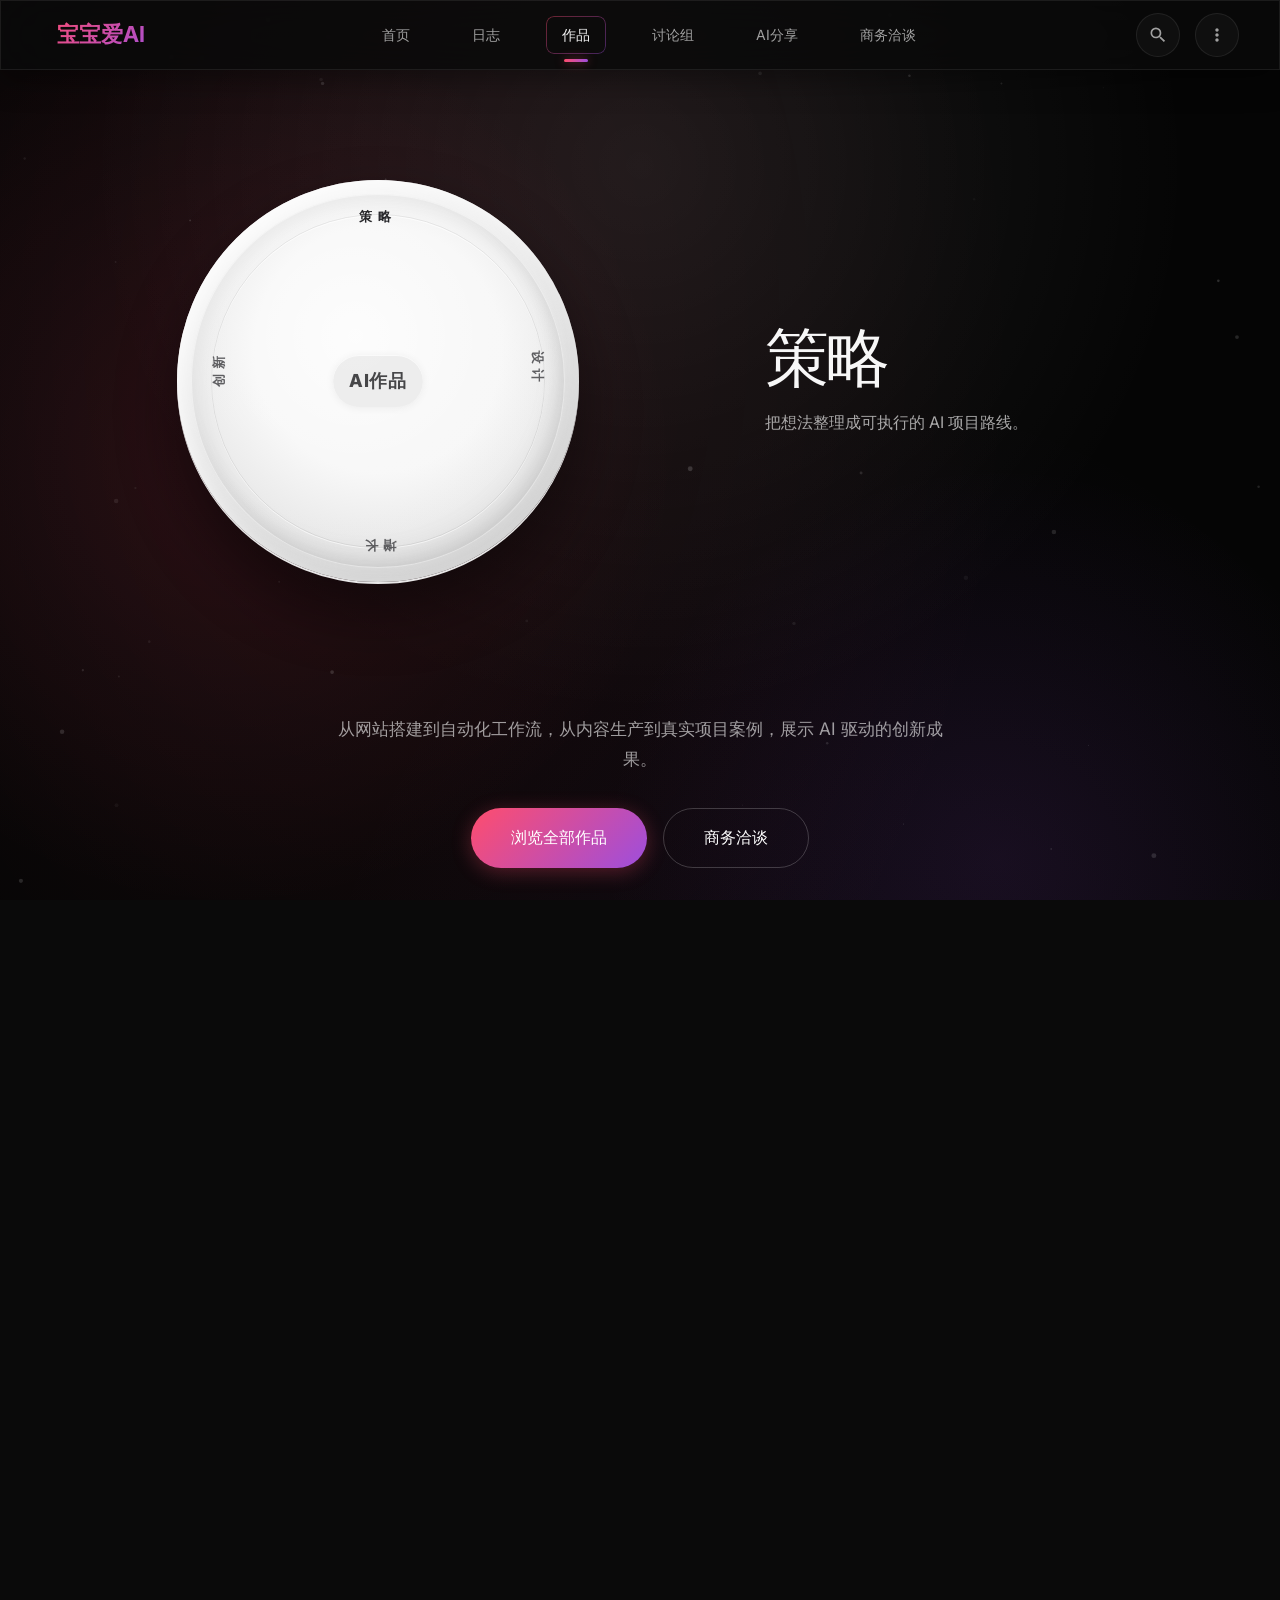
==== works.html @ 2fda781f "deploy: update bbloveai website" ====
<!DOCTYPE html>
<html lang="zh-CN">
<head>
  <meta charset="UTF-8">
  <meta name="viewport" content="width=device-width, initial-scale=1.0">
  <title>AI作品展示 - 宝宝爱AI</title>
  <meta name="description" content="展示网站、自动化、内容生产和真实项目案例">
  <link rel="stylesheet" href="css/style.css">
</head>
<body class="works-page">
  <nav class="nav-bar glass-nav">
    <a href="index.html" class="nav-logo">宝宝爱AI</a>
    <div class="nav-menu">
      <a href="index.html" class="nav-item">首页</a>
      <a href="logs.html" class="nav-item">日志</a>
      <a href="works.html" class="nav-item active">作品</a>
      <a href="bbs.html" class="nav-item">讨论组</a>
      <a href="share.html" class="nav-item">AI分享</a>
      <a href="business.html" class="nav-item">商务洽谈</a>
    </div>
    <div class="nav-right">
      <button class="nav-btn search-btn">
        <svg viewBox="0 0 24 24">
          <path d="M15.5 14h-.79l-.28-.27A6.47 6.47 0 0 0 16 9.5 6.5 6.5 0 1 0 9.5 16c1.61 0 3.09-.59 4.23-1.57l.27.28v.79l5 4.99L20.49 19l-4.99-5zm-6 0C7.01 14 5 11.99 5 9.5S7.01 5 9.5 5 14 7.01 14 9.5 11.99 14 9.5 14z"/>
        </svg>
      </button>
      <button class="nav-btn more-btn">
        <svg viewBox="0 0 24 24">
          <path d="M12 8c1.1 0 2-.9 2-2s-.9-2-2-2-2 .9-2 2 .9 2 2 2zm0 2c-1.1 0-2 .9-2 2s.9 2 2 2 2-.9 2-2-.9-2-2-2zm0 6c-1.1 0-2 .9-2 2s.9 2 2 2 2-.9 2-2-.9-2-2-2z"/>
        </svg>
      </button>
      <button class="nav-btn mobile-menu-btn">
        <svg viewBox="0 0 24 24">
          <path d="M3 18h18v-2H3v2zm0-5h18v-2H3v2zm0-7v2h18V6H3z"/>
        </svg>
      </button>
    </div>
  </nav>

  <div class="ai-generator-hero">
    <div class="hero-content works-hero-content">
      <section class="works-reveal-shell" aria-label="作品分类圆形揭示">
        <div class="circular-reveal-heading" data-active="0">
          <div class="reveal-preview" aria-hidden="true">
            <img class="reveal-art active" src="img/reveal-strategy.jpg" alt="">
            <img class="reveal-art" src="img/reveal-design.jpg" alt="">
            <img class="reveal-art" src="img/reveal-growth.jpg" alt="">
            <img class="reveal-art" src="img/reveal-innovation.jpg" alt="">
            <div class="reveal-center">
              <div class="reveal-center-text">AI作品</div>
            </div>
            <div class="reveal-preview-ring"></div>
          </div>

          <div class="reveal-items">
            <button class="reveal-item active" type="button" data-index="0" data-title="策略" data-subtitle="把想法整理成可执行的 AI 项目路线。">
              <span class="reveal-item-text">策略</span>
            </button>
            <button class="reveal-item" type="button" data-index="1" data-title="设计" data-subtitle="把页面、图片和内容包装成高级视觉作品。">
              <span class="reveal-item-text">设计</span>
            </button>
            <button class="reveal-item" type="button" data-index="2" data-title="增长" data-subtitle="用自动化流程扩大内容、工具和项目影响力。">
              <span class="reveal-item-text">增长</span>
            </button>
            <button class="reveal-item" type="button" data-index="3" data-title="创新" data-subtitle="持续尝试新的 AI 工作方式和作品形态。">
              <span class="reveal-item-text">创新</span>
            </button>
          </div>
        </div>

        <div class="reveal-copy">
          <h1 id="revealTitle">策略</h1>
          <p id="revealSubtitle">把想法整理成可执行的 AI 项目路线。</p>
        </div>
      </section>

      <p class="hero-description">从网站搭建到自动化工作流，从内容生产到真实项目案例，展示 AI 驱动的创新成果。</p>
      <div class="hero-cta">
        <a class="cta-primary" href="#worksGallery">浏览全部作品</a>
        <a class="cta-secondary" href="business.html">商务洽谈</a>
      </div>
    </div>

    <div class="image-carousel" id="worksGallery">
      <div class="carousel-track" id="carouselTrack">
        <div class="carousel-card selected" data-index="0" data-title="宝宝爱AI门户" data-category="网站搭建">
          <div class="card-image-wrapper">
            <div class="card-visual visual-portal" role="img" aria-label="宝宝爱AI门户"></div>
            <div class="card-overlay"></div>
            <div class="card-selected-ring"></div>
          </div>
          <div class="card-info">
            <div class="card-title">宝宝爱AI门户</div>
            <div class="card-category">网站搭建</div>
          </div>
        </div>

        <div class="carousel-card" data-index="1" data-title="AI内容自动化" data-category="自动化脚本">
          <div class="card-image-wrapper">
            <div class="card-visual visual-automation" role="img" aria-label="AI内容自动化"></div>
            <div class="card-overlay"></div>
            <div class="card-selected-ring"></div>
          </div>
          <div class="card-info">
            <div class="card-title">AI内容自动化</div>
            <div class="card-category">自动化脚本</div>
          </div>
        </div>

        <div class="carousel-card" data-index="2" data-title="AI图片作品集" data-category="内容生产">
          <div class="card-image-wrapper">
            <div class="card-visual visual-content" role="img" aria-label="AI图片作品集"></div>
            <div class="card-overlay"></div>
            <div class="card-selected-ring"></div>
          </div>
          <div class="card-info">
            <div class="card-title">AI图片作品集</div>
            <div class="card-category">内容生产</div>
          </div>
        </div>

        <div class="carousel-card" data-index="3" data-title="AI视频创作" data-category="视频生成">
          <div class="card-image-wrapper">
            <div class="card-visual visual-video" role="img" aria-label="AI视频创作"></div>
            <div class="card-overlay"></div>
            <div class="card-selected-ring"></div>
          </div>
          <div class="card-info">
            <div class="card-title">AI视频创作</div>
            <div class="card-category">视频生成</div>
          </div>
        </div>

        <div class="carousel-card" data-index="4" data-title="提示词库" data-category="知识整理">
          <div class="card-image-wrapper">
            <div class="card-visual visual-prompt" role="img" aria-label="提示词库"></div>
            <div class="card-overlay"></div>
            <div class="card-selected-ring"></div>
          </div>
          <div class="card-info">
            <div class="card-title">提示词库</div>
            <div class="card-category">知识整理</div>
          </div>
        </div>

        <div class="carousel-card" data-index="5" data-title="AI工具箱" data-category="工具集成">
          <div class="card-image-wrapper">
            <div class="card-visual visual-tools" role="img" aria-label="AI工具箱"></div>
            <div class="card-overlay"></div>
            <div class="card-selected-ring"></div>
          </div>
          <div class="card-info">
            <div class="card-title">AI工具箱</div>
            <div class="card-category">工具集成</div>
          </div>
        </div>
      </div>

      <button class="carousel-prev" id="carouselPrev">
        <svg viewBox="0 0 24 24"><path d="M15.41 7.41L14 6l-6 6 6 6 1.41-1.41L10.83 12z"/></svg>
      </button>
      <button class="carousel-next" id="carouselNext">
        <svg viewBox="0 0 24 24"><path d="M10 6L8.59 7.41 13.17 12l-4.58 4.59L10 18l6-6z"/></svg>
      </button>
    </div>

    <div class="hero-features">
      <div class="feature-card">
        <div class="feature-icon">
          <svg viewBox="0 0 24 24"><path d="M12 2C6.48 2 2 6.48 2 12s4.48 10 10 10 10-4.48 10-10S17.52 2 12 2zm-2 15l-5-5 1.41-1.41L10 14.17l7.59-7.59L19 8l-9 9z"/></svg>
        </div>
        <div class="feature-title">高质量成果</div>
        <div class="feature-description">专业级别的AI生成作品，精心打磨每一个细节</div>
      </div>
      <div class="feature-card">
        <div class="feature-icon">
          <svg viewBox="0 0 24 24"><path d="M12 2C6.48 2 2 6.48 2 12s4.48 10 10 10 10-4.48 10-10S17.52 2 12 2zm-2 15l-5-5 1.41-1.41L10 14.17l7.59-7.59L19 8l-9 9z"/></svg>
        </div>
        <div class="feature-title">快速交付</div>
        <div class="feature-description">高效的AI工作流，快速将创意转化为实际成果</div>
      </div>
      <div class="feature-card">
        <div class="feature-icon">
          <svg viewBox="0 0 24 24"><path d="M12 2C6.48 2 2 6.48 2 12s4.48 10 10 10 10-4.48 10-10S17.52 2 12 2zm-2 15l-5-5 1.41-1.41L10 14.17l7.59-7.59L19 8l-9 9z"/></svg>
        </div>
        <div class="feature-title">多样风格</div>
        <div class="feature-description">支持多种创作风格，满足不同场景需求</div>
      </div>
    </div>
  </div>

  <div class="more-menu">
    <a href="tools.html" class="more-menu-item">
      <svg viewBox="0 0 24 24"><path d="M19.43 12.98c.04-.32.07-.64.07-.98s-.03-.66-.07-.98l2.11-1.65c.19-.15.24-.42.12-.64l-2-3.46c-.12-.22-.37-.3-.59-.22l-2.49 1c-.52-.39-1.08-.7-1.66-.94l-.38-2.65c-.03-.24-.24-.42-.48-.42h-4c-.24 0-.45.18-.48.42l-.38 2.65c-.58.24-1.14.55-1.66.94l-2.49-1c-.22-.08-.47 0-.59.22l-2 3.46c-.12.22-.07.49.12.64l2.11 1.65c-.04.32-.07.64-.07.98s.03.66.07.98l-2.11 1.65c-.19.15-.24.42-.12.64l2 3.46c.12.22.37.3.59.22l2.49-1c.52.39 1.08.7 1.66.94l.38 2.65c.03.24.24.42.48.42h4c.24 0 .45-.18.48-.42l.38-2.65c.58-.24 1.14-.55 1.66-.94l2.49 1c.22.08.47 0 .59-.22l2-3.46c.12-.22.07-.49-.12-.64l-2.11-1.65zM12 15.6c-1.98 0-3.6-1.62-3.6-3.6s1.62-3.6 3.6-3.6 3.6 1.62 3.6 3.6-1.62 3.6-3.6 3.6z"/></svg>
      <span>AI工具箱</span>
    </a>
    <a href="go.html" class="more-menu-item">
      <svg viewBox="0 0 24 24"><path d="M10 6v2h2V6h2v6h2V6h2v10H10V6zm-8 0v10h2V6H2zm0 12h16v2H2v-2z"/></svg>
      <span>外部入口</span>
    </a>
    <a href="about.html" class="more-menu-item">
      <svg viewBox="0 0 24 24"><path d="M12 12c2.21 0 4-1.79 4-4s-1.79-4-4-4-4 1.79-4 4 1.79 4 4 4zm0 2c-2.67 0-8 1.34-8 4v2h16v-2c0-2.66-5.33-4-8-4z"/></svg>
      <span>关于宝宝爱AI</span>
    </a>
  </div>

  <div class="mobile-nav-overlay">
    <div class="mobile-nav-close">
      <svg viewBox="0 0 24 24">
        <path d="M19 6.41L17.59 5 12 10.59 6.41 5 5 6.41 10.59 12 5 17.59 6.41 19 12 13.41 17.59 19 19 17.59 13.41 12z"/>
      </svg>
    </div>
    <a href="index.html" class="mobile-nav-item">首页</a>
    <a href="logs.html" class="mobile-nav-item">日志</a>
    <a href="works.html" class="mobile-nav-item active">作品</a>
    <a href="bbs.html" class="mobile-nav-item">讨论组</a>
    <a href="share.html" class="mobile-nav-item">AI分享</a>
    <a href="business.html" class="mobile-nav-item">商务洽谈</a>
    <a href="tools.html" class="mobile-nav-item">AI工具箱</a>
    <a href="go.html" class="mobile-nav-item">外部入口</a>
    <a href="about.html" class="mobile-nav-item">关于宝宝爱AI</a>
  </div>

  <div class="search-overlay">
    <div class="search-input-wrapper">
      <input type="text" class="search-input" placeholder="搜索 AI 内容、作品、提示词...">
      <div class="search-close">
        <svg viewBox="0 0 24 24">
          <path d="M19 6.41L17.59 5 12 10.59 6.41 5 5 6.41 10.59 12 5 17.59 6.41 19 12 13.41 17.59 19 19 17.59 13.41 12z"/>
        </svg>
      </div>
    </div>
    <div class="search-suggestions">
      <div class="search-suggestions-title">热门搜索</div>
      <div class="search-tags">
        <span class="search-tag">提示词</span>
        <span class="search-tag">AI图片</span>
        <span class="search-tag">AI视频</span>
        <span class="search-tag">网站搭建</span>
        <span class="search-tag">自动化</span>
        <span class="search-tag">作品案例</span>
        <span class="search-tag">商务合作</span>
      </div>
    </div>
    <div class="search-links">
      <a href="logs.html" class="search-link-item">
        <svg viewBox="0 0 24 24"><path d="M19 3h-1V1h-2v2H8V1H6v2H5c-1.11 0-1.99.9-1.99 2L3 19c0 1.1.89 2 2 2h14c1.1 0 2-.9 2-2V5c0-1.1-.9-2-2-2zm0 16H5V8h14v11zM9 10H7v2h2v-2zm4 0h-2v2h2v-2zm4 0h-2v2h2v-2zm-8 4H7v2h2v-2zm4 0h-2v2h2v-2zm4 0h-2v2h2v-2z"/></svg>
        <span>日志</span>
      </a>
      <a href="works.html" class="search-link-item">
        <svg viewBox="0 0 24 24"><path d="M21 19V5c0-1.1-.9-2-2-2H5c-1.1 0-2 .9-2 2v14c0 1.1.9 2 2 2h14c1.1 0 2-.9 2-2zM8.5 13.5l2.5 3.01L14.5 12l4.5 6H5l3.5-4.5z"/></svg>
        <span>作品</span>
      </a>
      <a href="share.html" class="search-link-item">
        <svg viewBox="0 0 24 24"><path d="M18 16.08c-.76 0-1.44.3-1.96.77L8.91 12.7c.05-.23.09-.46.09-.7s-.04-.47-.09-.7l7.05-4.11c.54.5 1.25.81 2.04.81 1.66 0 3-1.34 3-3s-1.34-3-3-3-3 1.34-3 3c0 .24.04.47.09.7L8.04 9.81C7.5 9.31 6.79 9 6 9c-1.66 0-3 1.34-3 3s1.34 3 3 3c.79 0 1.5-.31 2.04-.81l7.12 4.16c-.05.21-.08.43-.08.65 0 1.61 1.31 2.92 2.92 2.92s2.92-1.31 2.92-2.92-1.31-2.92-2.92-2.92z"/></svg>
        <span>AI分享</span>
      </a>
    </div>
  </div>

  <footer class="footer">
    <div class="footer-text">© 2026 宝宝爱AI · 持续更新的 AI 工作门户</div>
    <div class="footer-links">
      <a href="about.html" class="footer-link">关于</a>
      <a href="business.html" class="footer-link">商务合作</a>
    </div>
  </footer>

  <script src="js/main.js"></script>
</body>
</html>
---- css/style.css ----
@import url("https://fonts.googleapis.com/css2?family=Inter:wght@300;400;500;600;700&family=Playfair+Display:wght@400;500;600&display=swap");

:root {
  --bg-primary: #0a0a0a;
  --bg-secondary: #121212;
  --bg-card: rgba(255, 255, 255, 0.03);
  --text-primary: #f5f5f5;
  --text-secondary: #a0a0a0;
  --text-muted: #666666;
  --accent-rose: #ff4d6d;
  --accent-purple: #9d4edd;
  --accent-silver: #c0c0c0;
  --glass-bg: rgba(255, 255, 255, 0.05);
  --glass-border: rgba(255, 255, 255, 0.1);
  --glass-blur: 20px;
  --transition-fast: 0.3s ease;
  --transition-medium: 0.5s ease;
}

* {
  margin: 0;
  padding: 0;
  box-sizing: border-box;
  font-family: "Inter", sans-serif;
}

.font-playfair {
  font-family: "Playfair Display", serif;
}

html, body {
  width: 100%;
  height: 100%;
  overflow-x: hidden;
}

body {
  background-color: var(--bg-primary);
  color: var(--text-primary);
  line-height: 1.6;
  -webkit-font-smoothing: antialiased;
  -moz-osx-font-smoothing: grayscale;
}

a {
  text-decoration: none;
  color: inherit;
  transition: color var(--transition-fast);
}

a:hover {
  color: var(--accent-rose);
}

::-webkit-scrollbar {
  width: 6px;
  height: 6px;
}

::-webkit-scrollbar-track {
  background: var(--bg-secondary);
}

::-webkit-scrollbar-thumb {
  background: rgba(255, 255, 255, 0.15);
  border-radius: 3px;
}

::-webkit-scrollbar-thumb:hover {
  background: rgba(255, 255, 255, 0.25);
}

.glass {
  background: var(--glass-bg);
  backdrop-filter: blur(var(--glass-blur));
  -webkit-backdrop-filter: blur(var(--glass-blur));
  border: 1px solid var(--glass-border);
}

.glass-nav {
  background: rgba(10, 10, 10, 0.85);
  backdrop-filter: blur(30px);
  -webkit-backdrop-filter: blur(30px);
  border: 1px solid rgba(255, 255, 255, 0.08);
  box-shadow: 0 8px 32px rgba(0, 0, 0, 0.4);
  position: relative;
  overflow: visible;
}

.glass-nav::before {
  display: none;
}

@keyframes borderRotate {
  0% {
    background-position: 0% 50%;
  }
  50% {
    background-position: 100% 50%;
  }
  100% {
    background-position: 0% 50%;
  }
}

.btn-primary {
  display: inline-flex;
  align-items: center;
  justify-content: center;
  padding: 12px 32px;
  background: linear-gradient(135deg, var(--accent-rose), var(--accent-purple));
  color: white;
  border: none;
  border-radius: 50px;
  font-size: 14px;
  font-weight: 500;
  cursor: pointer;
  transition: all var(--transition-fast);
  box-shadow: 0 4px 15px rgba(255, 77, 109, 0.3);
}

.btn-primary:hover {
  transform: translateY(-2px);
  box-shadow: 0 6px 20px rgba(255, 77, 109, 0.4);
}

.btn-secondary {
  display: inline-flex;
  align-items: center;
  justify-content: center;
  padding: 12px 32px;
  background: transparent;
  color: var(--text-primary);
  border: 1px solid var(--glass-border);
  border-radius: 50px;
  font-size: 14px;
  font-weight: 500;
  cursor: pointer;
  transition: all var(--transition-fast);
}

.btn-secondary:hover {
  background: rgba(255, 255, 255, 0.05);
  border-color: rgba(255, 255, 255, 0.2);
}

.nav-bar {
  position: fixed;
  top: 0;
  left: 0;
  right: 0;
  z-index: 9999;
  padding: 0 40px;
  height: 70px;
  display: flex;
  align-items: center;
  justify-content: space-between;
}

.nav-logo {
  font-size: 22px;
  font-weight: 700;
  background: linear-gradient(135deg, var(--accent-rose), var(--accent-purple));
  -webkit-background-clip: text;
  -webkit-text-fill-color: transparent;
  background-clip: text;
  position: relative;
  padding: 8px 16px;
  border-radius: 8px;
  transition: all 0.3s ease;
}

.nav-logo:hover {
  filter: drop-shadow(0 0 10px rgba(255, 77, 109, 0.5));
  transform: scale(1.02);
}

.nav-menu {
  display: flex;
  align-items: center;
  gap: 30px;
}

.nav-item {
  font-size: 14px;
  font-weight: 400;
  color: var(--text-secondary);
  position: relative;
  padding: 8px 16px;
  border-radius: 8px;
  transition: all 0.3s ease;
}

.nav-item:hover,
.nav-item.active {
  color: var(--text-primary);
}

.nav-item::before {
  content: '';
  position: absolute;
  inset: 0;
  border-radius: 8px;
  padding: 1px;
  background: linear-gradient(135deg, rgba(255, 77, 109, 0.4), rgba(157, 78, 221, 0.4));
  opacity: 0;
  transition: opacity 0.3s ease;
  -webkit-mask: 
    linear-gradient(#fff 0 0) content-box, 
    linear-gradient(#fff 0 0);
  mask: 
    linear-gradient(#fff 0 0) content-box, 
    linear-gradient(#fff 0 0);
  -webkit-mask-composite: xor;
  mask-composite: exclude;
}

.nav-item:hover::before,
.nav-item.active::before {
  opacity: 1;
}

.nav-item:hover {
  background: rgba(255, 255, 255, 0.05);
  box-shadow: 0 0 20px rgba(255, 77, 109, 0.2);
}

.nav-item.active::after {
  content: '';
  position: absolute;
  bottom: -8px;
  left: 50%;
  transform: translateX(-50%);
  width: 40%;
  height: 3px;
  background: linear-gradient(90deg, var(--accent-rose), var(--accent-purple));
  border-radius: 3px;
  box-shadow: 0 0 10px rgba(255, 77, 109, 0.5);
}

.nav-item-wrapper {
  position: relative;
}

.nav-item-wrapper.has-dropdown:hover .nav-item {
  color: var(--text-primary);
  background: rgba(255, 255, 255, 0.05);
}

.nav-item-wrapper.has-dropdown:hover .nav-item::before {
  opacity: 1;
}

.nav-item-wrapper.has-dropdown .nav-dropdown {
  opacity: 0;
  visibility: hidden;
  transform: translateY(8px);
  transition: all 0.25s cubic-bezier(0.16, 1, 0.3, 1);
}

.nav-item-wrapper.has-dropdown:hover .nav-dropdown {
  opacity: 1;
  visibility: visible;
  transform: translateY(0);
}

.nav-dropdown {
  position: absolute;
  top: calc(100% + 8px);
  left: -20px;
  width: 420px;
  background: rgba(15, 15, 15, 0.95);
  backdrop-filter: blur(20px);
  -webkit-backdrop-filter: blur(20px);
  border: 1px solid rgba(255, 255, 255, 0.08);
  border-radius: 16px;
  padding: 0;
  z-index: 10000;
  box-shadow: 0 20px 40px rgba(0, 0, 0, 0.4);
}

.dropdown-section.main-section {
  background: linear-gradient(135deg, rgba(188, 143, 255, 0.1), rgba(79, 172, 254, 0.1));
  border-radius: 16px 16px 0 0;
  padding: 24px;
}

.dropdown-title {
  font-family: 'Playfair Display', serif;
  font-size: 22px;
  font-weight: 600;
  color: #fff;
  margin-bottom: 6px;
}

.dropdown-desc {
  font-size: 13px;
  color: rgba(255, 255, 255, 0.5);
  line-height: 1.5;
}

.dropdown-links {
  display: flex;
  flex-direction: column;
}

.dropdown-link {
  display: flex;
  flex-direction: column;
  padding: 14px 24px;
  transition: all 0.15s ease;
}

.dropdown-link:hover {
  background: rgba(255, 255, 255, 0.04);
}

.dropdown-link:first-child {
  padding-top: 16px;
}

.dropdown-link:last-child {
  padding-bottom: 16px;
  border-radius: 0 0 16px 16px;
}

.link-title {
  font-size: 14px;
  font-weight: 500;
  color: #fff;
  margin-bottom: 3px;
}

.link-desc {
  font-size: 12px;
  color: rgba(255, 255, 255, 0.5);
}

.nav-right {
  display: flex;
  align-items: center;
  gap: 15px;
}

.nav-btn {
  width: 44px;
  height: 44px;
  display: flex;
  align-items: center;
  justify-content: center;
  border-radius: 50%;
  background: rgba(255, 255, 255, 0.03);
  border: 1px solid rgba(255, 255, 255, 0.08);
  cursor: pointer;
  transition: all var(--transition-fast);
  position: relative;
  overflow: hidden;
}

.nav-btn::before {
  content: '';
  position: absolute;
  inset: 0;
  border-radius: 50%;
  padding: 1px;
  background: linear-gradient(135deg, rgba(255, 77, 109, 0.5), rgba(157, 78, 221, 0.5), rgba(79, 172, 254, 0.5));
  background-size: 200% 200%;
  opacity: 0;
  transition: opacity 0.3s ease;
  -webkit-mask: 
    linear-gradient(#fff 0 0) content-box, 
    linear-gradient(#fff 0 0);
  mask: 
    linear-gradient(#fff 0 0) content-box, 
    linear-gradient(#fff 0 0);
  -webkit-mask-composite: xor;
  mask-composite: exclude;
}

.nav-btn:hover {
  background: rgba(255, 255, 255, 0.08);
  box-shadow: 0 0 20px rgba(255, 77, 109, 0.25);
}

.nav-btn:hover::before {
  opacity: 1;
  animation: borderRotate 3s linear infinite;
}

.nav-btn svg {
  width: 20px;
  height: 20px;
  fill: var(--text-secondary);
  transition: all var(--transition-fast);
}

.nav-btn:hover svg {
  fill: var(--text-primary);
}

.mobile-menu-btn {
  display: none;
}

.hero-slider {
  position: relative;
  width: 100%;
  height: 100vh;
  overflow: hidden;
}

.slider-container {
  display: flex;
  width: 500%;
  height: 100%;
  transition: transform 0.6s cubic-bezier(0.16, 1, 0.3, 1);
}

.slide {
  position: relative;
  width: 20%;
  height: 100%;
}

.slide-base-image {
  position: absolute;
  inset: 0;
  background: center / cover no-repeat;
  z-index: 10;
}

.slide-reveal-layer {
  position: absolute;
  inset: 0;
  z-index: 30;
}

.reveal-canvas {
  position: absolute;
  inset: 0;
  pointer-events: none;
  display: none;
}

.slide-reveal-image {
  position: absolute;
  inset: 0;
  background: center / cover no-repeat;
  pointer-events: none;
}

.slide-content {
  position: absolute;
  top: 60%;
  left: 0;
  right: 0;
  z-index: 50;
  display: flex;
  flex-direction: column;
  align-items: center;
  text-align: center;
  padding: 0 20px;
  transform: translateY(-60%);
  gap: 15px;
}

.slide-content .shutter-text-container {
  margin: 0;
}

.slide-content .slide-cta {
  margin-top: 40px;
}

.gradient-dots-slide {
  position: relative;
  overflow: hidden;
}

.slide-black-bg {
  position: absolute;
  inset: 0;
  background: #000000;
  z-index: 1;
}

.gradient-dots-canvas {
  position: absolute;
  inset: 0;
  width: 100%;
  height: 100%;
  z-index: 40;
  pointer-events: none;
}

.vortex-canvas {
  position: absolute;
  inset: 0;
  width: 100%;
  height: 100%;
  z-index: 45;
  pointer-events: none;
  opacity: 0.6;
}

.wavy-canvas {
  position: absolute;
  inset: 0;
  width: 100%;
  height: 100%;
  z-index: 20;
  pointer-events: none;
  opacity: 0.7;
}

.shutter-text-container {
  display: flex;
  justify-content: center;
  overflow: hidden;
  perspective: 1000px;
}

.shutter-text {
  display: flex;
  font-family: 'Playfair Display', serif;
  font-size: 80px;
  font-weight: normal;
  font-style: normal;
  letter-spacing: 8px;
}

.shutter-text.subtitle {
  font-size: 32px;
  letter-spacing: 4px;
}

.shutter-char {
  display: inline-block;
  position: relative;
  color: #ffffff;
  text-shadow: 0 0 30px rgba(255, 77, 109, 0.5),
               0 0 60px rgba(157, 78, 221, 0.3);
  opacity: 0;
  transform: scaleY(0) translateY(-20px);
  transform-origin: top center;
  transition: all 0.6s cubic-bezier(0.16, 1, 0.3, 1);
}

.shutter-char.visible {
  opacity: 1;
  transform: scaleY(1) translateY(0);
}

.shutter-char::before,
.shutter-char::after {
  content: attr(data-char);
  position: absolute;
  top: 0;
  left: 0;
  width: 100%;
  height: 50%;
  overflow: hidden;
}

.shutter-char::before {
  color: rgba(255, 255, 255, 0.9);
  text-shadow: 0 0 30px rgba(255, 77, 109, 0.6),
               0 0 60px rgba(157, 78, 221, 0.4);
  transform-origin: bottom center;
  clip-path: inset(0 0 50% 0);
}

.shutter-char::after {
  color: rgba(255, 255, 255, 0.7);
  text-shadow: 0 0 20px rgba(157, 78, 221, 0.3);
  transform-origin: top center;
  clip-path: inset(50% 0 0 0);
}

.shutter-char.animating::before {
  animation: shutterTop 0.6s cubic-bezier(0.16, 1, 0.3, 1) forwards;
}

.shutter-char.animating::after {
  animation: shutterBottom 0.6s cubic-bezier(0.16, 1, 0.3, 1) forwards;
}

@keyframes shutterTop {
  0% {
    transform: scaleY(0);
    opacity: 0;
  }
  100% {
    transform: scaleY(1);
    opacity: 1;
  }
}

@keyframes shutterBottom {
  0% {
    transform: scaleY(0);
    opacity: 0;
  }
  100% {
    transform: scaleY(1);
    opacity: 1;
  }
}

.spatial-hero-container {
  position: absolute;
  inset: 0;
  z-index: 45;
  pointer-events: none;
}

.spatial-canvas {
  position: absolute;
  inset: 0;
  width: 100%;
  height: 100%;
}

.spatial-glass-bar {
  position: absolute;
  top: 45%;
  left: 50%;
  transform: translate(-50%, -45%);
  width: 60%;
  max-width: 600px;
  padding: 20px;
  background: rgba(255, 255, 255, 0.08);
  backdrop-filter: blur(20px);
  -webkit-backdrop-filter: blur(20px);
  border: 1px solid rgba(255, 255, 255, 0.12);
  border-radius: 24px;
  pointer-events: auto;
  box-shadow: 0 8px 32px rgba(0, 0, 0, 0.3),
              inset 0 1px 0 rgba(255, 255, 255, 0.1);
}

.spatial-glass-bar.search-in-content {
  position: static;
  transform: none;
  width: 100%;
  max-width: 500px;
  margin-top: 10px;
}

.spatial-search-input-wrapper {
  display: flex;
  flex-direction: column;
  gap: 15px;
}

.spatial-search-input-wrapper > div {
  display: flex;
  align-items: center;
  gap: 12px;
}

.spatial-search-icon {
  width: 20px;
  height: 20px;
  fill: rgba(255, 255, 255, 0.5);
  flex-shrink: 0;
}

.spatial-search-input {
  flex: 1;
  background: transparent;
  border: none;
  outline: none;
  color: white;
  font-size: 16px;
  padding: 8px 0;
}

.spatial-search-input::placeholder {
  color: rgba(255, 255, 255, 0.4);
}

.spatial-search-suggestions {
  display: flex;
  gap: 10px;
  flex-wrap: wrap;
}

.spatial-search-suggestions .search-tag {
  padding: 6px 14px;
  background: rgba(255, 255, 255, 0.06);
  border: 1px solid rgba(255, 255, 255, 0.1);
  border-radius: 20px;
  font-size: 12px;
  color: rgba(255, 255, 255, 0.6);
  cursor: pointer;
  transition: all 0.3s ease;
}

.spatial-search-suggestions .search-tag:hover {
  background: rgba(255, 77, 109, 0.2);
  border-color: rgba(255, 77, 109, 0.4);
  color: var(--accent-rose);
}

.spatial-floating-images {
  position: absolute;
  inset: 0;
  overflow: hidden;
}

.floating-card {
  position: absolute;
  padding: 20px;
  background: rgba(255, 255, 255, 0.04);
  backdrop-filter: blur(15px);
  -webkit-backdrop-filter: blur(15px);
  border: none;
  border-radius: 16px;
  display: flex;
  flex-direction: column;
  align-items: center;
  gap: 10px;
  transition: transform 0.3s ease, box-shadow 0.3s ease;
  animation: float 6s ease-in-out infinite;
  transform-style: preserve-3d;
  perspective: 1000px;
}

.floating-card:nth-child(1) {
  top: 20%;
  left: 10%;
  animation-delay: 0s;
}

.floating-card:nth-child(2) {
  top: 60%;
  right: 15%;
  animation-delay: 1.5s;
}

.floating-card:nth-child(3) {
  top: 35%;
  right: 8%;
  animation-delay: 3s;
}

.floating-card:nth-child(4) {
  top: 70%;
  left: 12%;
  animation-delay: 4.5s;
}

.floating-card-icon {
  width: 48px;
  height: 48px;
  display: flex;
  align-items: center;
  justify-content: center;
  background: linear-gradient(135deg, rgba(255, 77, 109, 0.2), rgba(157, 78, 221, 0.2));
  border-radius: 12px;
  font-size: 10px;
  font-weight: 700;
  color: white;
  letter-spacing: 1px;
}

.floating-card-title {
  font-size: 12px;
  color: rgba(255, 255, 255, 0.7);
  font-weight: 500;
}

.floating-card:hover {
  transform: scale(1.05);
  box-shadow: 0 10px 40px rgba(255, 77, 109, 0.25);
  border-color: rgba(255, 77, 109, 0.3);
}

@keyframes float {
  0%, 100% {
    transform: translateY(0px);
  }
  50% {
    transform: translateY(-20px);
  }
}

.slide-cta {
  margin-top: 30px;
  display: inline-flex;
  align-items: center;
  justify-content: center;
  padding: 14px 36px;
  background: linear-gradient(135deg, var(--accent-rose), var(--accent-purple));
  color: white;
  font-size: 15px;
  font-weight: 500;
  border-radius: 50px;
  transition: all 0.3s ease;
  opacity: 0;
  animation: heroFadeUp 1s cubic-bezier(0.16, 1, 0.3, 1) 0.6s forwards;
}

.slide-cta:hover {
  transform: scale(1.03);
  box-shadow: 0 10px 30px rgba(255, 77, 109, 0.4);
}

.slide-arrow {
  position: absolute;
  top: 50%;
  transform: translateY(-50%);
  width: 56px;
  height: 56px;
  border-radius: 50%;
  background: rgba(255, 255, 255, 0.1);
  backdrop-filter: blur(10px);
  border: 1px solid rgba(255, 255, 255, 0.15);
  display: flex;
  align-items: center;
  justify-content: center;
  cursor: pointer;
  z-index: 60;
  transition: all var(--transition-fast);
}

.slide-arrow:hover {
  background: rgba(255, 255, 255, 0.2);
  border-color: rgba(255, 255, 255, 0.25);
}

.slide-arrow svg {
  width: 20px;
  height: 20px;
  fill: white;
}

.slide-arrow.prev {
  left: 30px;
}

.slide-arrow.next {
  right: 30px;
}

.slide-nav {
  position: absolute;
  bottom: 40px;
  left: 50%;
  transform: translateX(-50%);
  display: flex;
  gap: 12px;
  z-index: 60;
}

.slide-dot {
  width: 12px;
  height: 12px;
  border-radius: 50%;
  background: rgba(255, 255, 255, 0.3);
  cursor: pointer;
  transition: all var(--transition-fast);
}

.slide-dot:hover {
  background: rgba(255, 255, 255, 0.5);
}

.slide-dot.active {
  background: white;
  transform: scale(1.3);
}

@keyframes heroReveal {
  0% {
    opacity: 0;
    transform: translateY(28px);
    filter: blur(12px);
  }
  100% {
    opacity: 1;
    transform: translateY(0);
    filter: blur(0);
  }
}

@keyframes heroFadeUp {
  0% {
    opacity: 0;
    transform: translateY(20px);
  }
  100% {
    opacity: 1;
    transform: translateY(0);
  }
}

@keyframes heroZoom {
  0% {
    transform: scale(1.12);
  }
  100% {
    transform: scale(1);
  }
}

.page-container {
  padding: 120px 40px 60px;
  max-width: 1200px;
  margin: 0 auto;
}

.page-header {
  text-align: center;
  margin-bottom: 60px;
}

.page-title {
  font-size: 42px;
  font-weight: 700;
  margin-bottom: 16px;
  background: linear-gradient(135deg, var(--text-primary), var(--accent-silver));
  -webkit-background-clip: text;
  -webkit-text-fill-color: transparent;
  background-clip: text;
}

.page-subtitle {
  font-size: 16px;
  color: var(--text-secondary);
  font-weight: 300;
}

.card-grid {
  display: grid;
  grid-template-columns: repeat(auto-fit, minmax(300px, 1fr));
  gap: 30px;
}

.card {
  background: var(--bg-card);
  border: 1px solid var(--glass-border);
  border-radius: 16px;
  padding: 30px;
  transition: transform 0.3s ease, border-color 0.3s ease, box-shadow 0.3s ease;
  transform-style: preserve-3d;
  perspective: 1000px;
}

.card:hover {
  border-color: rgba(255, 77, 109, 0.3);
  box-shadow: 0 10px 40px rgba(0, 0, 0, 0.3);
}

.card-icon {
  width: 50px;
  height: 50px;
  border-radius: 12px;
  background: linear-gradient(135deg, rgba(255, 77, 109, 0.1), rgba(157, 78, 221, 0.1));
  display: flex;
  align-items: center;
  justify-content: center;
  margin-bottom: 20px;
}

.card-icon svg {
  width: 24px;
  height: 24px;
  fill: var(--accent-rose);
}

.card-title {
  font-size: 18px;
  font-weight: 600;
  margin-bottom: 10px;
}

.card-desc {
  font-size: 14px;
  color: var(--text-secondary);
  line-height: 1.8;
}

.card-tag {
  display: inline-block;
  padding: 4px 12px;
  background: rgba(255, 255, 255, 0.05);
  border-radius: 20px;
  font-size: 12px;
  color: var(--text-muted);
  margin-top: 15px;
}

.logs-list {
  max-width: 800px;
  margin: 0 auto;
}

.log-item {
  background: var(--bg-card);
  border: 1px solid var(--glass-border);
  border-radius: 12px;
  padding: 24px;
  margin-bottom: 20px;
  transition: all var(--transition-fast);
}

.log-item:hover {
  border-color: rgba(255, 77, 109, 0.2);
}

.log-date {
  font-size: 12px;
  color: var(--text-muted);
  margin-bottom: 12px;
}

.log-title {
  font-size: 18px;
  font-weight: 600;
  margin-bottom: 8px;
}

.log-tags {
  display: flex;
  gap: 8px;
  margin-bottom: 12px;
}

.log-tag {
  padding: 3px 10px;
  background: rgba(255, 77, 109, 0.1);
  border-radius: 15px;
  font-size: 11px;
  color: var(--accent-rose);
}

.log-content {
  font-size: 14px;
  color: var(--text-secondary);
  line-height: 1.8;
}

.works-grid {
  display: grid;
  grid-template-columns: repeat(auto-fit, minmax(340px, 1fr));
  gap: 30px;
}

.work-card {
  position: relative;
  border-radius: 16px;
  overflow: hidden;
  aspect-ratio: 16/10;
  cursor: pointer;
}

.work-card img {
  width: 100%;
  height: 100%;
  object-fit: cover;
  transition: transform 0.6s ease;
}

.work-card:hover img {
  transform: scale(1.1);
}

.work-overlay {
  position: absolute;
  top: 0;
  left: 0;
  width: 100%;
  height: 100%;
  background: linear-gradient(to top, rgba(0, 0, 0, 0.9) 0%, rgba(0, 0, 0, 0.2) 50%, transparent 100%);
  display: flex;
  flex-direction: column;
  justify-content: flex-end;
  padding: 24px;
}

.work-title {
  font-size: 18px;
  font-weight: 600;
  margin-bottom: 8px;
}

.work-meta {
  display: flex;
  gap: 15px;
  font-size: 12px;
  color: var(--text-muted);
}

.work-status {
  padding: 2px 8px;
  border-radius: 10px;
  font-size: 11px;
}

.status-active {
  background: rgba(72, 187, 120, 0.2);
  color: #48bb78;
}

.status-completed {
  background: rgba(157, 78, 221, 0.2);
  color: #9d4edd;
}

.status-progress {
  background: rgba(250, 204, 21, 0.2);
  color: #facc15;
}

.share-categories {
  display: flex;
  gap: 15px;
  justify-content: center;
  flex-wrap: wrap;
  margin-bottom: 50px;
}

.share-category {
  padding: 10px 24px;
  border-radius: 30px;
  background: var(--bg-card);
  border: 1px solid var(--glass-border);
  font-size: 14px;
  cursor: pointer;
  transition: all var(--transition-fast);
}

.share-category.active,
.share-category:hover {
  background: linear-gradient(135deg, rgba(255, 77, 109, 0.2), rgba(157, 78, 221, 0.2));
  border-color: rgba(255, 77, 109, 0.3);
}

.share-item {
  background: var(--bg-card);
  border: 1px solid var(--glass-border);
  border-radius: 12px;
  padding: 24px;
  margin-bottom: 20px;
}

.share-item-header {
  display: flex;
  justify-content: space-between;
  align-items: flex-start;
  margin-bottom: 16px;
}

.share-item-title {
  font-size: 18px;
  font-weight: 600;
}

.share-item-category {
  padding: 4px 12px;
  background: rgba(157, 78, 221, 0.1);
  border-radius: 15px;
  font-size: 12px;
  color: #9d4edd;
}

.share-item-content {
  font-size: 14px;
  color: var(--text-secondary);
  line-height: 1.8;
  background: rgba(0, 0, 0, 0.3);
  padding: 16px;
  border-radius: 8px;
  font-family: monospace;
  white-space: pre-wrap;
}

.bbs-categories {
  display: grid;
  grid-template-columns: repeat(auto-fit, minmax(200px, 1fr));
  gap: 20px;
}

.bbs-category {
  background: var(--bg-card);
  border: 1px solid var(--glass-border);
  border-radius: 12px;
  padding: 24px;
  text-align: center;
  transition: all var(--transition-fast);
}

.bbs-category:hover {
  border-color: rgba(255, 77, 109, 0.3);
  transform: translateY(-2px);
}

.bbs-icon {
  width: 60px;
  height: 60px;
  border-radius: 16px;
  background: linear-gradient(135deg, rgba(255, 77, 109, 0.1), rgba(157, 78, 221, 0.1));
  display: flex;
  align-items: center;
  justify-content: center;
  margin: 0 auto 16px;
}

.bbs-icon svg {
  width: 28px;
  height: 28px;
  fill: var(--accent-purple);
}

.bbs-name {
  font-size: 16px;
  font-weight: 600;
  margin-bottom: 8px;
}

.bbs-count {
  font-size: 12px;
  color: var(--text-muted);
}

.business-section {
  margin-bottom: 50px;
}

.business-title {
  font-size: 24px;
  font-weight: 600;
  margin-bottom: 30px;
  display: flex;
  align-items: center;
  gap: 12px;
}

.business-title::before {
  content: '';
  width: 4px;
  height: 24px;
  background: linear-gradient(180deg, var(--accent-rose), var(--accent-purple));
  border-radius: 2px;
}

.business-list {
  display: grid;
  grid-template-columns: repeat(auto-fit, minmax(280px, 1fr));
  gap: 20px;
}

.business-item {
  background: var(--bg-card);
  border: 1px solid var(--glass-border);
  border-radius: 12px;
  padding: 24px;
}

.business-item-title {
  font-size: 16px;
  font-weight: 600;
  margin-bottom: 10px;
}

.business-item-desc {
  font-size: 14px;
  color: var(--text-secondary);
}

.contact-box {
  background: linear-gradient(135deg, rgba(255, 77, 109, 0.1), rgba(157, 78, 221, 0.1));
  border: 1px solid rgba(255, 77, 109, 0.2);
  border-radius: 16px;
  padding: 40px;
  text-align: center;
}

.contact-title {
  font-size: 24px;
  font-weight: 600;
  margin-bottom: 16px;
}

.contact-desc {
  font-size: 14px;
  color: var(--text-secondary);
  margin-bottom: 30px;
}

.search-overlay {
  position: fixed;
  top: 0;
  left: 0;
  width: 100%;
  height: 100%;
  background: rgba(10, 10, 10, 0.95);
  backdrop-filter: blur(20px);
  z-index: 10000;
  display: none;
  flex-direction: column;
  align-items: center;
  justify-content: flex-start;
  padding-top: 150px;
}

.search-overlay.active {
  display: flex;
}

.search-input-wrapper {
  width: 100%;
  max-width: 600px;
  position: relative;
}

.search-input {
  width: 100%;
  padding: 20px 60px 20px 24px;
  font-size: 18px;
  background: rgba(255, 255, 255, 0.05);
  border: 1px solid var(--glass-border);
  border-radius: 50px;
  color: var(--text-primary);
  outline: none;
  transition: all var(--transition-fast);
}

.search-input:focus {
  border-color: var(--accent-rose);
}

.search-input::placeholder {
  color: var(--text-muted);
}

.search-close {
  position: absolute;
  right: 20px;
  top: 50%;
  transform: translateY(-50%);
  width: 36px;
  height: 36px;
  border-radius: 50%;
  display: flex;
  align-items: center;
  justify-content: center;
  cursor: pointer;
  transition: all var(--transition-fast);
}

.search-close:hover {
  background: rgba(255, 255, 255, 0.1);
}

.search-close svg {
  width: 18px;
  height: 18px;
  fill: var(--text-secondary);
}

.search-suggestions {
  margin-top: 40px;
  text-align: center;
}

.search-suggestions-title {
  font-size: 12px;
  color: var(--text-muted);
  margin-bottom: 20px;
  text-transform: uppercase;
  letter-spacing: 2px;
}

.search-tags {
  display: flex;
  flex-wrap: wrap;
  gap: 10px;
  justify-content: center;
}

.search-tag {
  padding: 8px 20px;
  background: rgba(255, 255, 255, 0.05);
  border: 1px solid var(--glass-border);
  border-radius: 20px;
  font-size: 14px;
  cursor: pointer;
  transition: all var(--transition-fast);
}

.search-tag:hover {
  background: rgba(255, 77, 109, 0.1);
  border-color: rgba(255, 77, 109, 0.3);
  color: var(--accent-rose);
}

.search-links {
  margin-top: 40px;
  display: grid;
  grid-template-columns: repeat(3, 1fr);
  gap: 20px;
}

.search-link-item {
  padding: 20px;
  background: rgba(255, 255, 255, 0.03);
  border: 1px solid var(--glass-border);
  border-radius: 12px;
  text-align: center;
  transition: all var(--transition-fast);
}

.search-link-item:hover {
  background: rgba(255, 255, 255, 0.05);
  border-color: rgba(255, 77, 109, 0.2);
}

.search-link-item svg {
  width: 32px;
  height: 32px;
  fill: var(--accent-rose);
  margin-bottom: 12px;
}

.search-link-item span {
  font-size: 14px;
}

.more-menu {
  position: fixed;
  top: 85px;
  right: 40px;
  width: 280px;
  background: rgba(15, 15, 15, 0.95);
  backdrop-filter: blur(30px);
  border: none;
  border-radius: 16px;
  padding: 15px;
  z-index: 9998;
  display: none;
  box-shadow: 0 20px 60px rgba(0, 0, 0, 0.5);
}

.more-menu.active {
  display: block;
}

.more-menu-item {
  display: flex;
  align-items: center;
  gap: 12px;
  padding: 12px 16px;
  border-radius: 8px;
  cursor: pointer;
  transition: all var(--transition-fast);
  font-size: 14px;
}

.more-menu-item:hover {
  background: rgba(255, 255, 255, 0.05);
}

.more-menu-item svg {
  width: 18px;
  height: 18px;
  fill: var(--text-secondary);
}

.mobile-nav-overlay {
  position: fixed;
  top: 0;
  left: 0;
  width: 100%;
  height: 100%;
  background: rgba(10, 10, 10, 0.98);
  z-index: 9997;
  display: none;
  flex-direction: column;
  padding-top: 100px;
}

.mobile-nav-overlay.active {
  display: flex;
}

.mobile-nav-item {
  padding: 20px 40px;
  font-size: 24px;
  font-weight: 500;
  color: var(--text-secondary);
  border-bottom: 1px solid rgba(255, 255, 255, 0.05);
  transition: all var(--transition-fast);
}

.mobile-nav-item:hover,
.mobile-nav-item.active {
  color: var(--text-primary);
  background: rgba(255, 255, 255, 0.03);
}

.mobile-nav-close {
  position: absolute;
  top: 25px;
  right: 25px;
  width: 44px;
  height: 44px;
  border-radius: 50%;
  background: rgba(255, 255, 255, 0.05);
  display: flex;
  align-items: center;
  justify-content: center;
  cursor: pointer;
}

.mobile-nav-close svg {
  width: 20px;
  height: 20px;
  fill: var(--text-secondary);
}

.footer {
  background: var(--bg-secondary);
  padding: 40px;
  text-align: center;
  border-top: 1px solid var(--glass-border);
}

.footer-text {
  font-size: 12px;
  color: var(--text-muted);
}

.footer-links {
  display: flex;
  justify-content: center;
  gap: 30px;
  margin-top: 20px;
}

.footer-link {
  font-size: 13px;
  color: var(--text-muted);
  transition: all var(--transition-fast);
}

.footer-link:hover {
  color: var(--text-primary);
}

.particles-bg {
  position: fixed;
  top: 0;
  left: 0;
  width: 100%;
  height: 100%;
  pointer-events: none;
  z-index: 0;
  opacity: 0.3;
}

@media (max-width: 768px) {
  .nav-bar {
    padding: 0 20px;
  }

  .nav-menu {
    display: none;
  }

  .mobile-menu-btn {
    display: flex;
  }

  .more-menu {
    right: 20px;
  }

  .slide-title {
    font-size: 3.5rem;
  }

  .slide-subtitle {
    font-size: 1.2rem;
  }

  .slide-arrow {
    width: 44px;
    height: 44px;
  }

  .slide-arrow.prev {
    left: 15px;
  }

  .slide-arrow.next {
    right: 15px;
  }

  .page-container {
    padding: 100px 20px 40px;
  }

  .page-title {
    font-size: 30px;
  }

  .card-grid,
  .works-grid {
    grid-template-columns: 1fr;
    gap: 20px;
  }

  .share-links {
    grid-template-columns: 1fr;
  }

  .bbs-categories {
    grid-template-columns: repeat(2, 1fr);
  }

  .business-list {
    grid-template-columns: 1fr;
  }

  .contact-box {
    padding: 30px 20px;
  }
}

@media (max-width: 480px) {
  .slide-title {
    font-size: 2.5rem;
  }

  .slide-subtitle {
    font-size: 1rem;
  }

  .slide-cta {
    padding: 12px 28px;
    font-size: 14px;
  }

  .bbs-categories {
    grid-template-columns: 1fr;
  }
}

@media (min-width: 960px) {
  .slide-title {
    font-size: 6rem;
  }

  .slide-subtitle {
    font-size: 1.8rem;
  }
}

.ai-generator-hero {
  min-height: 100vh;
  padding: 120px 40px 80px;
  background:
    radial-gradient(circle at 50% 10%, rgba(255, 255, 255, 0.08), transparent 34%),
    radial-gradient(circle at 18% 28%, rgba(255, 77, 109, 0.1), transparent 28%),
    radial-gradient(circle at 78% 52%, rgba(157, 78, 221, 0.09), transparent 30%),
    #050505;
  position: relative;
  overflow: hidden;
}

.works-page .ai-generator-hero {
  padding-top: 76px;
}

.ai-generator-hero::before {
  content: '';
  position: absolute;
  inset: 0;
  background: radial-gradient(ellipse at 30% 20%, rgba(255, 77, 109, 0.08) 0%, transparent 50%),
              radial-gradient(ellipse at 70% 80%, rgba(157, 78, 221, 0.08) 0%, transparent 50%);
}

.hero-content {
  text-align: center;
  margin-bottom: 70px;
  position: relative;
  z-index: 1;
}

.works-hero-content {
  max-width: 1180px;
  margin-left: auto;
  margin-right: auto;
}

.hero-badge {
  display: inline-block;
  padding: 8px 20px;
  background: rgba(255, 77, 109, 0.15);
  border: 1px solid rgba(255, 77, 109, 0.3);
  border-radius: 20px;
  font-size: 12px;
  font-weight: 500;
  color: var(--accent-rose);
  margin-bottom: 20px;
  letter-spacing: 1px;
}

.works-hero-content > .hero-badge {
  display: block;
  width: fit-content;
  margin-left: auto;
  margin-right: clamp(80px, 24vw, 260px);
  transform: translateX(24px);
}

.hero-title {
  font-family: 'Playfair Display', serif;
  font-style: italic;
  font-size: 3.5rem;
  font-weight: normal;
  color: white;
  margin-bottom: 20px;
  letter-spacing: -0.03em;
}

.hero-description {
  font-size: 1.08rem;
  color: rgba(255, 255, 255, 0.6);
  max-width: 620px;
  margin: 28px auto 34px;
  line-height: 1.75;
}

.hero-cta {
  display: flex;
  gap: 16px;
  justify-content: center;
  flex-wrap: wrap;
}

.cta-primary {
  display: inline-flex;
  align-items: center;
  justify-content: center;
  padding: 16px 40px;
  background: linear-gradient(135deg, var(--accent-rose), var(--accent-purple));
  color: white;
  font-size: 16px;
  font-weight: 500;
  border: none;
  border-radius: 50px;
  cursor: pointer;
  transition: all 0.3s ease;
  box-shadow: 0 4px 20px rgba(255, 77, 109, 0.3);
}

.cta-primary:hover {
  transform: translateY(-2px);
  box-shadow: 0 8px 30px rgba(255, 77, 109, 0.4);
}

.cta-secondary {
  display: inline-flex;
  align-items: center;
  justify-content: center;
  padding: 16px 40px;
  background: transparent;
  color: white;
  font-size: 16px;
  font-weight: 500;
  border: 1px solid rgba(255, 255, 255, 0.2);
  border-radius: 50px;
  cursor: pointer;
  transition: all 0.3s ease;
}

.works-reveal-shell {
  display: grid;
  grid-template-columns: minmax(360px, 620px) minmax(280px, 440px);
  align-items: center;
  gap: clamp(28px, 6vw, 80px);
  min-height: 470px;
  margin: 0 auto;
  transform: translateX(18px);
}

.circular-reveal-heading {
  --spot-x: 50%;
  --spot-y: 50%;
  position: relative;
  width: min(620px, 76vw);
  aspect-ratio: 1;
  margin: 0 auto;
  display: grid;
  place-items: center;
  isolation: isolate;
}

.circular-reveal-heading::before,
.circular-reveal-heading::after {
  content: '';
  position: absolute;
  border-radius: 999px;
  pointer-events: none;
}

.circular-reveal-heading::before {
  inset: 11%;
  border: 1px solid rgba(255, 255, 255, 0.09);
  opacity: 0.7;
}

.circular-reveal-heading::after {
  inset: 0;
  background: radial-gradient(circle at var(--spot-x) var(--spot-y), rgba(255, 255, 255, 0.18), transparent 22%);
  filter: blur(12px);
  opacity: 0.75;
  mix-blend-mode: screen;
}

.reveal-preview {
  position: absolute;
  inset: 18%;
  border-radius: 50%;
  overflow: hidden;
  background:
    radial-gradient(circle at 50% 38%, rgba(255, 255, 255, 0.98), rgba(247, 247, 248, 0.97) 52%, rgba(232, 233, 236, 0.96) 100%);
  border: 1px solid rgba(255, 255, 255, 0.36);
  box-shadow:
    inset 0 1px 0 rgba(255, 255, 255, 0.92),
    inset 0 -18px 42px rgba(160, 160, 170, 0.16),
    0 28px 90px rgba(0, 0, 0, 0.44);
  z-index: 2;
  transform-origin: center center;
  animation: platterSpin 26s linear infinite;
}

.reveal-preview::before {
  content: '';
  position: absolute;
  inset: 0;
  background: radial-gradient(circle at 32% 18%, rgba(255, 255, 255, 0.96), transparent 22%);
  pointer-events: none;
  z-index: 4;
}

.reveal-preview::after {
  content: '';
  position: absolute;
  inset: -12%;
  border-radius: 50%;
  background:
    conic-gradient(
      from 0deg,
      transparent 0 38%,
      rgba(255, 255, 255, 0.5) 41%,
      transparent 44% 73%,
      rgba(255, 255, 255, 0.28) 77%,
      transparent 82% 100%
    );
  mix-blend-mode: soft-light;
  opacity: 0.42;
  animation: platterSpin 22s linear infinite reverse;
  pointer-events: none;
  z-index: 3;
}

.reveal-center {
  position: absolute;
  inset: 0;
  display: grid;
  place-items: center;
  z-index: 6;
  pointer-events: none;
}

.reveal-center-text {
  font-size: clamp(1.1rem, 2vw, 1.5rem);
  font-weight: 700;
  letter-spacing: 0.12em;
  color: rgba(40, 40, 46, 0.78);
  text-transform: uppercase;
}

.reveal-center-subtitle {
  margin-top: 8px;
  font-size: 0.72rem;
  letter-spacing: 0.28em;
  color: rgba(96, 96, 104, 0.62);
  text-transform: uppercase;
}

.reveal-center > div {
  text-align: center;
}

.reveal-preview-ring {
  position: absolute;
  inset: 13%;
  border-radius: 50%;
  border: 1px solid rgba(10, 10, 10, 0.08);
  box-shadow: 0 0 48px rgba(255, 255, 255, 0.24);
  z-index: 5;
  pointer-events: none;
  animation: platterSpin 30s linear infinite reverse;
}

.reveal-art {
  position: absolute;
  inset: 0;
  opacity: 0;
  transform: scale(1.05);
  transition: opacity 0.42s cubic-bezier(0.16, 1, 0.3, 1), transform 0.8s cubic-bezier(0.16, 1, 0.3, 1);
  mask-image: radial-gradient(circle at var(--spot-x) var(--spot-y), #000 0 26%, rgba(0, 0, 0, 0.7) 38%, transparent 58%);
  -webkit-mask-image: radial-gradient(circle at var(--spot-x) var(--spot-y), #000 0 26%, rgba(0, 0, 0, 0.7) 38%, transparent 58%);
}

.reveal-art.active {
  opacity: 1;
  transform: scale(1);
}

@keyframes platterSpin {
  from {
    transform: rotate(0deg);
  }
  to {
    transform: rotate(360deg);
  }
}

.reveal-art-portal,
.visual-portal {
  background:
    linear-gradient(135deg, rgba(255, 255, 255, 0.8), transparent 30%),
    radial-gradient(circle at 70% 28%, rgba(255, 77, 109, 0.38), transparent 23%),
    radial-gradient(circle at 28% 72%, rgba(157, 78, 221, 0.34), transparent 28%),
    #f5f5f7;
}

.reveal-art-automation,
.visual-automation {
  background:
    linear-gradient(120deg, rgba(255, 255, 255, 0.86), transparent 28%),
    radial-gradient(circle at 20% 30%, rgba(60, 60, 70, 0.16), transparent 18%),
    #f8f8fa;
}

.reveal-art-content,
.visual-content {
  background:
    conic-gradient(from 170deg at 52% 54%, rgba(255, 77, 109, 0.5), rgba(157, 78, 221, 0.46), rgba(255, 255, 255, 0.86), rgba(255, 77, 109, 0.5)),
    radial-gradient(circle at 48% 52%, rgba(40, 40, 45, 0.1), transparent 36%),
    #f8f8fb;
}

.reveal-art-video,
.visual-video {
  background:
    radial-gradient(circle at 44% 48%, rgba(255, 77, 109, 0.28), transparent 30%),
    #fafafc;
}

.reveal-art-prompt,
.visual-prompt {
  background:
    linear-gradient(135deg, rgba(255, 255, 255, 0.16), transparent 26%),
    radial-gradient(circle at 72% 74%, rgba(157, 78, 221, 0.64), transparent 28%),
    #09090a;
}

.reveal-art-tools,
.visual-tools {
  background:
    radial-gradient(circle at 50% 50%, rgba(255, 255, 255, 0.24), transparent 10%),
    radial-gradient(circle at 28% 28%, rgba(255, 77, 109, 0.66), transparent 19%),
    radial-gradient(circle at 72% 30%, rgba(157, 78, 221, 0.66), transparent 20%),
    radial-gradient(circle at 70% 76%, rgba(192, 192, 192, 0.4), transparent 20%),
    #080808;
}

.reveal-items {
  position: absolute;
  inset: 4%;
  z-index: 8;
}

.reveal-item {
  position: absolute;
  min-width: 116px;
  min-height: 54px;
  padding: 0 18px;
  border: 1px solid rgba(255, 255, 255, 0.13);
  border-radius: 999px;
  background: rgba(5, 5, 5, 0.64);
  color: rgba(255, 255, 255, 0.72);
  backdrop-filter: blur(22px);
  -webkit-backdrop-filter: blur(22px);
  cursor: pointer;
  transition: color 0.25s ease, border-color 0.25s ease, background 0.25s ease, box-shadow 0.25s ease;
}

.reveal-item:nth-child(1) { top: 0; left: 50%; transform: translateX(-50%); }
.reveal-item:nth-child(2) { top: 23%; right: 0; }
.reveal-item:nth-child(3) { bottom: 23%; right: 0; }
.reveal-item:nth-child(4) { bottom: 0; left: 50%; transform: translateX(-50%); }
.reveal-item:nth-child(5) { bottom: 23%; left: 0; }
.reveal-item:nth-child(6) { top: 23%; left: 0; }

.reveal-item:hover,
.reveal-item.active {
  color: white;
  border-color: rgba(255, 255, 255, 0.32);
  background: rgba(255, 255, 255, 0.11);
  box-shadow: 0 14px 50px rgba(255, 77, 109, 0.18);
}

.reveal-item-text {
  position: relative;
  z-index: 2;
  font-size: 14px;
  font-weight: 600;
  letter-spacing: 0.02em;
  white-space: nowrap;
}

.reveal-copy {
  text-align: left;
}

.reveal-copy h1 {
  font-family: 'Playfair Display', serif;
  font-size: clamp(2.65rem, 5vw, 4.8rem);
  font-weight: 500;
  line-height: 0.92;
  color: #f7f7f7;
  letter-spacing: -0.04em;
  margin-bottom: 24px;
  max-width: 360px;
}

.reveal-copy p {
  max-width: 380px;
  color: rgba(255, 255, 255, 0.64);
  font-size: 1rem;
  line-height: 1.8;
}

/* 21st.dev circular reveal: clean white rotating plate, no tech grid/lines. */
.circular-reveal-heading {
  --spot-x: 50%;
  --spot-y: 50%;
  width: min(610px, 76vw);
}

.circular-reveal-heading::before,
.circular-reveal-heading::after {
  display: none;
}

.reveal-preview {
  inset: 17%;
  background:
    radial-gradient(circle at 50% 42%, #f7f7f7 0 40%, #e7e7e7 66%, #d7d7d7 100%);
  border: 0;
  box-shadow:
    inset 10px 12px 22px rgba(255, 255, 255, 0.88),
    inset -12px -18px 28px rgba(150, 150, 150, 0.24),
    0 2px 0 rgba(255, 255, 255, 0.9),
    0 30px 60px rgba(0, 0, 0, 0.48);
  animation: platterSpin 30s linear infinite;
}

.reveal-preview::before {
  inset: 3.5%;
  border-radius: 50%;
  background: radial-gradient(circle at 44% 38%, rgba(255, 255, 255, 0.72), rgba(255, 255, 255, 0.12) 42%, transparent 70%);
  box-shadow:
    inset 0 0 0 1px rgba(255, 255, 255, 0.44),
    inset 0 0 22px rgba(0, 0, 0, 0.1);
  z-index: 4;
}

.reveal-preview::after {
  display: none;
}

.reveal-preview-ring {
  inset: 8.5%;
  border: 1px solid rgba(0, 0, 0, 0.075);
  box-shadow:
    inset 0 1px 0 rgba(255, 255, 255, 0.7),
    0 1px 0 rgba(255, 255, 255, 0.58);
  animation: none;
  z-index: 5;
}

.reveal-center {
  z-index: 7;
}

.reveal-center-text {
  padding: 12px 16px;
  border-radius: 999px;
  background: rgba(232, 232, 232, 0.68);
  color: rgba(55, 55, 58, 0.92);
  font-size: clamp(0.9rem, 1.65vw, 1.12rem);
  font-weight: 800;
  letter-spacing: 0.04em;
  box-shadow:
    inset 0 1px 0 rgba(255, 255, 255, 0.72),
    0 1px 8px rgba(0, 0, 0, 0.06);
}

.reveal-center-subtitle {
  display: none;
}

.reveal-art {
  width: 100%;
  height: 100%;
  object-fit: cover;
  opacity: 0;
  transform: scale(1.1);
  filter: saturate(0.94) contrast(1.04);
  transition:
    opacity 0.28s ease,
    transform 0.8s cubic-bezier(0.16, 1, 0.3, 1),
    mask-image 0.2s ease,
    -webkit-mask-image 0.2s ease;
  mask-image: radial-gradient(circle at var(--spot-x) var(--spot-y), #000 0 18%, rgba(0, 0, 0, 0.88) 26%, transparent 44%);
  -webkit-mask-image: radial-gradient(circle at var(--spot-x) var(--spot-y), #000 0 18%, rgba(0, 0, 0, 0.88) 26%, transparent 44%);
  z-index: 6;
}

.reveal-art.active {
  opacity: 0.9;
  transform: scale(1.02);
}

.circular-reveal-heading:not(.is-revealing) .reveal-art {
  opacity: 0;
}

.reveal-items {
  inset: 17%;
  animation: platterSpin 42s linear infinite;
}

.reveal-item {
  display: grid;
  place-items: center;
  min-width: 0;
  min-height: 0;
  width: 116px;
  height: 38px;
  padding: 0;
  border: 0;
  border-radius: 0;
  background: transparent;
  color: rgba(54, 54, 58, 0.78);
  backdrop-filter: none;
  -webkit-backdrop-filter: none;
  box-shadow: none;
  transform-origin: center;
  transition: color 0.25s ease, opacity 0.25s ease, letter-spacing 0.25s ease;
}

.reveal-item:nth-child(1) { top: 4.5%; left: 50%; transform: translateX(-50%) rotate(0deg); }
.reveal-item:nth-child(2) { top: 47%; right: -4%; transform: translateY(-50%) rotate(90deg); }
.reveal-item:nth-child(3) { bottom: 4.5%; left: 50%; transform: translateX(-50%) rotate(180deg); }
.reveal-item:nth-child(4) { top: 47%; left: -4%; transform: translateY(-50%) rotate(-90deg); }

.reveal-item:hover,
.reveal-item.active {
  color: rgba(20, 20, 24, 0.92);
  background: transparent;
  border-color: transparent;
  box-shadow: none;
}

.reveal-item-text {
  color: currentColor;
  font-size: 13px;
  font-weight: 700;
  letter-spacing: 0.36em;
  text-transform: uppercase;
  text-shadow: none;
}

.reveal-item:hover .reveal-item-text,
.reveal-item.active .reveal-item-text {
  letter-spacing: 0.44em;
}

.cta-secondary:hover {
  background: rgba(255, 255, 255, 0.05);
  border-color: rgba(255, 255, 255, 0.3);
}

.image-carousel {
  position: relative;
  max-width: 1200px;
  margin: 0 auto 100px;
  padding: 0 60px;
}

.carousel-track {
  display: flex;
  gap: 20px;
  overflow-x: auto;
  scroll-behavior: smooth;
  padding: 20px 0;
  -webkit-overflow-scrolling: touch;
}

.carousel-track::-webkit-scrollbar {
  display: none;
}

.carousel-card {
  flex-shrink: 0;
  width: 320px;
  cursor: pointer;
  transition: transform 0.3s ease;
  transform-style: preserve-3d;
  perspective: 1000px;
}

.carousel-card:hover {
  transform: translateY(-8px);
}

.carousel-card.selected {
  transform: scale(1.05);
}

.card-image-wrapper {
  position: relative;
  width: 100%;
  height: 200px;
  border-radius: 20px;
  overflow: hidden;
  margin-bottom: 16px;
}

.card-image-wrapper img,
.card-visual {
  width: 100%;
  height: 100%;
  transition: transform 0.5s ease;
}

.card-image-wrapper img {
  object-fit: cover;
}

.card-visual {
  position: relative;
  overflow: hidden;
}

.card-visual::before,
.card-visual::after {
  content: '';
  position: absolute;
  pointer-events: none;
}

.card-visual::before {
  inset: 18px;
  border: 1px solid rgba(255, 255, 255, 0.14);
  border-radius: 14px;
}

.card-visual::after {
  width: 44%;
  aspect-ratio: 1;
  right: 12%;
  top: 18%;
  border-radius: 50%;
  background: rgba(255, 255, 255, 0.13);
  filter: blur(1px);
  box-shadow: 0 0 70px rgba(255, 77, 109, 0.28);
}

.carousel-card:hover .card-image-wrapper img,
.carousel-card:hover .card-visual {
  transform: scale(1.1);
}

.card-overlay {
  position: absolute;
  inset: 0;
  background: linear-gradient(to bottom, transparent 40%, rgba(0, 0, 0, 0.7));
  opacity: 0.6;
  transition: opacity 0.3s ease;
}

.carousel-card:hover .card-overlay {
  opacity: 0.8;
}

.card-selected-ring {
  display: none;
}

.card-info {
  text-align: center;
}

.card-title {
  font-size: 16px;
  font-weight: 600;
  color: white;
  margin-bottom: 6px;
}

.card-category {
  font-size: 12px;
  color: rgba(255, 255, 255, 0.5);
  padding: 4px 12px;
  background: rgba(255, 255, 255, 0.05);
  border-radius: 12px;
  display: inline-block;
}

.carousel-prev,
.carousel-next {
  position: absolute;
  top: 50%;
  transform: translateY(-50%);
  width: 48px;
  height: 48px;
  border-radius: 50%;
  background: rgba(255, 255, 255, 0.1);
  backdrop-filter: blur(10px);
  border: 1px solid rgba(255, 255, 255, 0.15);
  display: flex;
  align-items: center;
  justify-content: center;
  cursor: pointer;
  transition: all 0.3s ease;
  z-index: 10;
}

.carousel-prev {
  left: 0;
}

.carousel-next {
  right: 0;
}

.carousel-prev:hover,
.carousel-next:hover {
  background: rgba(255, 255, 255, 0.2);
  border-color: rgba(255, 77, 109, 0.4);
}

.carousel-prev svg,
.carousel-next svg {
  width: 20px;
  height: 20px;
  fill: white;
}

.hero-features {
  display: flex;
  gap: 30px;
  justify-content: center;
  max-width: 1000px;
  margin: 0 auto;
  flex-wrap: wrap;
}

.feature-card {
  flex: 1;
  min-width: 280px;
  max-width: 320px;
  padding: 30px;
  background: rgba(255, 255, 255, 0.03);
  backdrop-filter: blur(10px);
  border: 1px solid rgba(255, 255, 255, 0.05);
  border-radius: 20px;
  text-align: center;
  transition: all 0.3s ease;
}

.feature-card:hover {
  background: rgba(255, 255, 255, 0.05);
  border-color: rgba(255, 77, 109, 0.2);
  transform: translateY(-5px);
}

.feature-icon {
  width: 56px;
  height: 56px;
  margin: 0 auto 20px;
  background: linear-gradient(135deg, rgba(255, 77, 109, 0.15), rgba(157, 78, 221, 0.15));
  border-radius: 14px;
  display: flex;
  align-items: center;
  justify-content: center;
}

.feature-icon svg {
  width: 24px;
  height: 24px;
  fill: var(--accent-rose);
}

.feature-title {
  font-size: 16px;
  font-weight: 600;
  color: white;
  margin-bottom: 10px;
}

.feature-description {
  font-size: 13px;
  color: rgba(255, 255, 255, 0.5);
  line-height: 1.6;
}

.hero-features .feature-card {
  flex: 1;
  min-width: 280px;
  max-width: 320px;
  padding: 30px;
  background: rgba(255, 255, 255, 0.03);
  backdrop-filter: blur(10px);
  border: 1px solid rgba(255, 255, 255, 0.05);
  border-radius: 20px;
}

.hero-features .feature-icon {
  width: 56px;
  height: 56px;
  margin: 0 auto 20px;
  background: linear-gradient(135deg, rgba(255, 77, 109, 0.15), rgba(157, 78, 221, 0.15));
  border-radius: 14px;
}

.hero-features .feature-icon svg {
  width: 24px;
  height: 24px;
  fill: var(--accent-rose);
}

@media (max-width: 980px) {
  .works-reveal-shell {
    grid-template-columns: 1fr;
    min-height: auto;
    gap: 30px;
    transform: none;
  }

  .works-hero-content > .hero-badge {
    margin-right: auto;
    transform: none;
  }

  .circular-reveal-heading {
    width: min(560px, 92vw);
  }

  .reveal-copy {
    text-align: center;
  }

  .reveal-copy p {
    margin: 0 auto;
  }

  .reveal-copy h1 {
    max-width: none;
  }
}

@media (max-width: 680px) {
  .ai-generator-hero {
    padding: 105px 18px 56px;
  }

  .works-page .ai-generator-hero {
    padding-top: 78px;
  }

  .circular-reveal-heading {
    width: min(420px, 94vw);
  }

  .reveal-preview {
    inset: 20%;
  }

  .reveal-item {
    min-width: 92px;
    min-height: 44px;
    padding: 0 12px;
  }

  .reveal-item:nth-child(2),
  .reveal-item:nth-child(3) {
    right: 6%;
  }

  .reveal-item:nth-child(5),
  .reveal-item:nth-child(6) {
    left: 6%;
  }

  .reveal-item-text {
    font-size: 12px;
  }

  .reveal-copy h1 {
    font-size: clamp(2.8rem, 16vw, 4.6rem);
  }

  .hero-description {
    font-size: 0.98rem;
  }

  .image-carousel {
    padding: 0 42px;
    margin-bottom: 64px;
  }

  .carousel-card {
    width: min(280px, 76vw);
  }
}

@media (max-width: 680px) {
  .reveal-item {
    width: 96px;
    height: 34px;
    min-width: 0;
    min-height: 0;
    padding: 0;
  }

  .reveal-item:nth-child(1) { top: 3.5%; left: 50%; right: auto; bottom: auto; transform: translateX(-50%) rotate(0deg); }
  .reveal-item:nth-child(2) { top: 47%; right: -5%; left: auto; bottom: auto; transform: translateY(-50%) rotate(90deg); }
  .reveal-item:nth-child(3) { bottom: 3.5%; left: 50%; right: auto; top: auto; transform: translateX(-50%) rotate(180deg); }
  .reveal-item:nth-child(4) { top: 47%; left: -5%; right: auto; bottom: auto; transform: translateY(-50%) rotate(-90deg); }

  .reveal-item-text {
    font-size: 11px;
    letter-spacing: 0.3em;
  }

  .reveal-center-text {
    font-size: 0.84rem;
    padding: 9px 12px;
  }
}

.bbs-hero-section {
  min-height: 100vh;
  padding: 120px 40px 80px;
  background: linear-gradient(135deg, #0a0a0a 0%, #1a1a2e 50%, #0f0f1a 100%);
  position: relative;
  overflow: hidden;
}

.grid-background {
  position: absolute;
  inset: 0;
  background-image: 
    linear-gradient(rgba(255, 77, 109, 0.03) 1px, transparent 1px),
    linear-gradient(90deg, rgba(255, 77, 109, 0.03) 1px, transparent 1px);
  background-size: 60px 60px;
  opacity: 0.5;
}

.hero-content-row {
  display: flex;
  gap: 60px;
  max-width: 1400px;
  margin: 0 auto;
  padding-bottom: 80px;
  position: relative;
  z-index: 1;
  flex-wrap: wrap;
}

.hero-text-section {
  flex: 1;
  min-width: 300px;
  max-width: 600px;
}

.hero-text-section .hero-badge {
  display: inline-block;
  padding: 8px 20px;
  background: rgba(255, 77, 109, 0.15);
  border: 1px solid rgba(255, 77, 109, 0.3);
  border-radius: 20px;
  font-size: 12px;
  font-weight: 500;
  color: var(--accent-rose);
  margin-bottom: 20px;
  letter-spacing: 1px;
}

.hero-text-section .hero-title {
  font-family: 'Playfair Display', serif;
  font-style: italic;
  font-size: 3rem;
  font-weight: normal;
  color: white;
  margin-bottom: 20px;
  line-height: 1.2;
}

.accent-text {
  color: var(--accent-rose);
}

.hero-text-section .hero-description {
  font-size: 1.1rem;
  color: rgba(255, 255, 255, 0.6);
  line-height: 1.8;
  margin-bottom: 40px;
}

.hero-stats {
  display: flex;
  gap: 40px;
  margin-bottom: 40px;
}

.stat-item {
  text-align: center;
}

.stat-value {
  font-size: 2rem;
  font-weight: 700;
  color: white;
  margin-bottom: 5px;
}

.stat-label {
  font-size: 12px;
  color: rgba(255, 255, 255, 0.5);
}

.hero-text-section .hero-cta {
  padding: 16px 40px;
  background: linear-gradient(135deg, var(--accent-rose), var(--accent-purple));
  color: white;
  font-size: 16px;
  font-weight: 500;
  border: none;
  border-radius: 50px;
  cursor: pointer;
  transition: all 0.3s ease;
  box-shadow: 0 4px 20px rgba(255, 77, 109, 0.3);
}

.hero-text-section .hero-cta:hover {
  transform: translateY(-2px);
  box-shadow: 0 8px 30px rgba(255, 77, 109, 0.4);
}

.hero-cards-section {
  flex: 1;
  min-width: 400px;
  position: relative;
}

.floating-card-stack {
  position: relative;
  width: 100%;
  height: 500px;
}

.bbs-card {
  position: absolute;
  width: 280px;
  border-radius: 24px;
  overflow: hidden;
  cursor: grab;
  transition: box-shadow 0.3s ease, transform 0.3s ease;
  box-shadow: 0 10px 40px rgba(0, 0, 0, 0.3);
  touch-action: none;
  transform-style: preserve-3d;
  perspective: 1000px;
}

.bbs-card:active {
  cursor: grabbing;
}

.bbs-card:hover {
  box-shadow: 0 20px 50px rgba(255, 77, 109, 0.2);
}

.bbs-card.featured-card {
  width: 300px;
  top: 50%;
  left: 50%;
  transform: translate(-50%, -50%);
  z-index: 4;
}

.bbs-card:nth-child(2) {
  top: 20%;
  left: 10%;
  z-index: 3;
  transform: rotate(-5deg);
}

.bbs-card:nth-child(3) {
  top: 60%;
  right: 10%;
  z-index: 2;
  transform: rotate(5deg);
}

.bbs-card:nth-child(4) {
  top: 30%;
  right: 5%;
  z-index: 1;
  transform: rotate(-8deg);
}

.bbs-card .card-bg {
  position: absolute;
  inset: 0;
  background: rgba(255, 255, 255, 0.05);
  backdrop-filter: blur(30px);
}

.bbs-card .card-content {
  position: relative;
  z-index: 1;
  padding: 24px;
  display: flex;
  flex-direction: column;
  gap: 12px;
}

.bbs-card .card-icon {
  width: 48px;
  height: 48px;
  background: linear-gradient(135deg, rgba(255, 77, 109, 0.2), rgba(157, 78, 221, 0.2));
  border-radius: 12px;
  display: flex;
  align-items: center;
  justify-content: center;
}

.bbs-card .card-icon svg {
  width: 22px;
  height: 22px;
  fill: var(--accent-rose);
}

.bbs-card .card-info {
  display: flex;
  flex-direction: column;
  gap: 4px;
}

.bbs-card .card-title {
  font-size: 18px;
  font-weight: 600;
  color: white;
}

.bbs-card .card-desc {
  font-size: 13px;
  color: rgba(255, 255, 255, 0.5);
}

.bbs-card .card-stats {
  font-size: 12px;
  color: rgba(255, 77, 109, 0.8);
  padding: 4px 12px;
  background: rgba(255, 77, 109, 0.1);
  border-radius: 12px;
  align-self: flex-start;
}

.additional-categories {
  display: flex;
  gap: 24px;
  justify-content: center;
  max-width: 1200px;
  margin: 0 auto;
  flex-wrap: wrap;
  position: relative;
  z-index: 1;
}

.additional-categories .bbs-card {
  position: static;
  width: 280px;
  transform: none;
}

.additional-categories .bbs-card:hover {
  transform: translateY(-8px) scale(1.02);
}

.bloom-slide {
  position: relative;
  overflow: hidden;
}

.vortex-canvas-page4 {
  position: absolute;
  inset: 0;
  width: 100%;
  height: 100%;
  z-index: 20;
  pointer-events: none;
}

.bloom-canvas {
  position: absolute;
  inset: 0;
  width: 100%;
  height: 100%;
  z-index: 20;
  pointer-events: none;
}

.bloom-glass-card {
  position: absolute;
  left: 50%;
  top: 50%;
  transform: translate(-50%, -50%);
  background: rgba(255, 255, 255, 0.16);
  backdrop-filter: blur(80px);
  -webkit-backdrop-filter: blur(80px);
  border: 1px solid rgba(255, 255, 255, 0.2);
  padding: 40px 50px;
  z-index: 30;
  box-shadow: 0 20px 60px rgba(0, 0, 0, 0.4);
  text-align: center;
}

.bloom-card-title {
  font-family: 'Playfair Display', serif;
  font-size: 56px;
  font-weight: normal;
  color: white;
  margin-bottom: 12px;
  letter-spacing: 4px;
}

.bloom-card-subtitle {
  font-family: 'Inter', sans-serif;
  font-size: 16px;
  color: rgba(255, 255, 255, 0.7);
  letter-spacing: 1px;
}

.anomalous-content {
  position: absolute;
  inset: 0;
  z-index: 45;
  display: flex;
  flex-direction: column;
  align-items: center;
  justify-content: center;
  pointer-events: none;
}

.anomalous-title {
  font-family: 'Playfair Display', serif;
  font-style: italic;
  font-size: 4rem;
  font-weight: normal;
  color: white;
  margin-bottom: 12px;
  letter-spacing: -0.05em;
  text-shadow: 0 0 40px rgba(255, 77, 109, 0.5),
               0 0 80px rgba(157, 78, 221, 0.3);
  animation: anomalousPulse 3s ease-in-out infinite;
}

.anomalous-subtitle {
  font-size: 1.5rem;
  color: rgba(255, 255, 255, 0.7);
  letter-spacing: -0.03em;
  text-shadow: 0 0 20px rgba(157, 78, 221, 0.4);
}

@keyframes anomalousPulse {
  0%, 100% {
    text-shadow: 0 0 40px rgba(255, 77, 109, 0.5),
                 0 0 80px rgba(157, 78, 221, 0.3);
    opacity: 1;
  }
  50% {
    text-shadow: 0 0 60px rgba(255, 77, 109, 0.8),
                 0 0 120px rgba(157, 78, 221, 0.5),
                 0 0 160px rgba(79, 172, 254, 0.3);
    opacity: 0.9;
  }
}

.anomalous-particles {
  position: absolute;
  inset: 0;
  overflow: hidden;
}

.anomalous-particle {
  position: absolute;
  left: var(--x);
  top: var(--y);
  width: 200px;
  height: 200px;
  border-radius: 50%;
  background: radial-gradient(circle, rgba(255, 77, 109, 0.3) 0%, rgba(157, 78, 221, 0.2) 40%, transparent 70%);
  filter: blur(40px);
  animation: anomalousFloat 8s ease-in-out infinite;
  animation-delay: var(--delay);
  opacity: 0.6;
}

@keyframes anomalousFloat {
  0%, 100% {
    transform: translate(0, 0) scale(1);
    opacity: 0.6;
  }
  25% {
    transform: translate(30px, -20px) scale(1.2);
    opacity: 0.8;
  }
  50% {
    transform: translate(-20px, 30px) scale(0.8);
    opacity: 0.5;
  }
  75% {
    transform: translate(20px, 20px) scale(1.1);
    opacity: 0.7;
  }
}

.bloom-slide .slide-content {
  top: 55%;
}

.bloom-feature-slide .slide-content {
  top: 42%;
  left: 50%;
  transform: translate(-50%, -50%);
  text-align: center;
}

.bloom-feature-slide .slide-title {
  order: 2;
}

.bloom-feature-slide .slide-subtitle {
  order: 3;
}

.bloom-feature-slide .slide-cta {
  order: 1;
  margin-top: 0;
  margin-bottom: 30px;
}

.liquid-glass {
  background: rgba(255, 255, 255, 0.01);
  background-blend-mode: luminosity;
  backdrop-filter: blur(4px);
  -webkit-backdrop-filter: blur(4px);
  border: none;
  box-shadow: inset 0 1px 1px rgba(255, 255, 255, 0.1);
  position: relative;
  overflow: hidden;
  border-radius: 24px;
}

.liquid-glass::before {
  content: '';
  position: absolute;
  inset: 0;
  border-radius: inherit;
  padding: 1.4px;
  background: linear-gradient(
    180deg,
    rgba(255, 255, 255, 0.45) 0%,
    rgba(255, 255, 255, 0.15) 20%,
    rgba(255, 255, 255, 0) 40%,
    rgba(255, 255, 255, 0) 60%,
    rgba(255, 255, 255, 0.15) 80%,
    rgba(255, 255, 255, 0.45) 100%
  );
  -webkit-mask: linear-gradient(#fff 0 0) content-box, linear-gradient(#fff 0 0);
  -webkit-mask-composite: xor;
  mask-composite: exclude;
  pointer-events: none;
}

.bloom-feature-slide {
  position: relative;
  overflow: hidden;
}

.bloom-feature-canvas {
  position: absolute;
  inset: 0;
  width: 100%;
  height: 100%;
  z-index: 20;
  pointer-events: none;
}

.feature-cards-container {
  position: absolute;
  bottom: 5%;
  left: 0;
  right: 0;
  z-index: 30;
  padding: 0 50px;
  display: grid;
  grid-template-columns: repeat(3, 1fr);
  gap: 20px;
  max-width: 1200px;
  margin: 0 auto;
}

@media (max-width: 900px) {
  .feature-cards-container {
    grid-template-columns: 1fr;
    padding: 0 30px;
  }
}

.feature-card {
  padding: 25px;
  text-align: center;
  transition: transform 0.3s ease;
}

.feature-icon {
  width: 40px;
  height: 40px;
  margin: 0 auto 15px;
  display: flex;
  align-items: center;
  justify-content: center;
  color: #cb8dff;
}

.feature-icon svg {
  width: 24px;
  height: 24px;
}

.feature-title {
  font-family: 'Playfair Display', serif;
  font-size: 20px;
  font-weight: normal;
  color: #fff;
  margin-bottom: 10px;
}

.feature-desc {
  font-size: 13px;
  color: rgba(255, 255, 255, 0.6);
  line-height: 1.5;
}

.stats-slide {
  position: relative;
  overflow: hidden;
}

.stats-container {
  position: absolute;
  top: 35%;
  left: 50%;
  transform: translate(-50%, -50%);
  z-index: 30;
  width: 100%;
  padding: 0 50px;
}

.stats-card {
  padding: 40px 60px;
  max-width: 800px;
  margin: 0 auto;
}

.stats-grid {
  display: grid;
  grid-template-columns: repeat(4, 1fr);
  gap: 30px;
}

.stat-item {
  text-align: center;
}

.stat-value {
  font-family: 'Playfair Display', serif;
  font-size: 48px;
  font-weight: normal;
  color: #fff;
  line-height: 1;
  margin-bottom: 10px;
}

.stat-label {
  font-size: 14px;
  color: rgba(255, 255, 255, 0.6);
  font-weight: 300;
}

@media (max-width: 768px) {
  .stats-grid {
    grid-template-columns: repeat(2, 1fr);
    gap: 20px;
  }
  
  .stats-card {
    padding: 25px 30px;
  }
  
  .stat-value {
    font-size: 32px;
  }
}

.page-404 {
  min-height: 100vh;
  background: #0a0a0a;
  position: relative;
  overflow: hidden;
  display: flex;
  align-items: center;
  justify-content: center;
  padding: 20px;
}

.error-canvas {
  position: absolute;
  inset: 0;
  width: 100%;
  height: 100%;
  z-index: 1;
  pointer-events: none;
}

.error-content {
  position: relative;
  z-index: 10;
  text-align: center;
  max-width: 600px;
  width: 100%;
}

.error-number {
  display: flex;
  justify-content: center;
  gap: 20px;
  margin-bottom: 30px;
}

.error-digit {
  font-family: 'Playfair Display', serif;
  font-size: 120px;
  font-weight: 600;
  background: linear-gradient(135deg, #ff4d6d, #9d4edd, #4facfe);
  -webkit-background-clip: text;
  background-clip: text;
  -webkit-text-fill-color: transparent;
  animation: errorFloat 3s ease-in-out infinite;
  display: inline-block;
}

.error-digit:nth-child(1) {
  animation-delay: 0s;
}

.error-digit:nth-child(2) {
  animation-delay: 0.2s;
}

.error-digit:nth-child(3) {
  animation-delay: 0.4s;
}

@keyframes errorFloat {
  0%, 100% {
    transform: translateY(0) rotate(0deg);
  }
  25% {
    transform: translateY(-15px) rotate(-2deg);
  }
  75% {
    transform: translateY(10px) rotate(2deg);
  }
}

.error-title {
  font-family: 'Playfair Display', serif;
  font-size: 48px;
  font-weight: 500;
  color: white;
  margin-bottom: 16px;
  letter-spacing: 4px;
}

.error-desc {
  font-family: 'Inter', sans-serif;
  font-size: 16px;
  color: rgba(255, 255, 255, 0.6);
  margin-bottom: 40px;
}

.error-search {
  display: flex;
  align-items: center;
  background: rgba(255, 255, 255, 0.08);
  backdrop-filter: blur(10px);
  border-radius: 50px;
  padding: 10px 20px;
  margin-bottom: 30px;
  border: 1px solid rgba(255, 255, 255, 0.1);
}

.error-search-input {
  flex: 1;
  background: transparent;
  border: none;
  outline: none;
  color: white;
  font-family: 'Inter', sans-serif;
  font-size: 15px;
  padding: 12px 0;
}

.error-search-input::placeholder {
  color: rgba(255, 255, 255, 0.4);
}

.error-search-btn {
  background: linear-gradient(135deg, #ff4d6d, #9d4edd);
  border: none;
  border-radius: 50%;
  width: 44px;
  height: 44px;
  display: flex;
  align-items: center;
  justify-content: center;
  cursor: pointer;
  transition: all 0.3s ease;
}

.error-search-btn:hover {
  transform: scale(1.1);
  box-shadow: 0 5px 20px rgba(255, 77, 109, 0.4);
}

.error-search-btn svg {
  width: 18px;
  height: 18px;
  fill: white;
}

.error-actions {
  display: flex;
  gap: 20px;
  justify-content: center;
  margin-bottom: 40px;
  flex-wrap: wrap;
}

.error-btn {
  padding: 14px 36px;
  border-radius: 50px;
  font-family: 'Inter', sans-serif;
  font-size: 15px;
  font-weight: 500;
  transition: all 0.3s ease;
  display: inline-flex;
  align-items: center;
  justify-content: center;
}

.error-btn.primary {
  background: linear-gradient(135deg, #ff4d6d, #9d4edd);
  color: white;
}

.error-btn.primary:hover {
  transform: scale(1.03);
  box-shadow: 0 10px 30px rgba(255, 77, 109, 0.4);
}

.error-btn.secondary {
  background: transparent;
  border: 1px solid rgba(255, 255, 255, 0.2);
  color: rgba(255, 255, 255, 0.8);
}

.error-btn.secondary:hover {
  background: rgba(255, 255, 255, 0.08);
  border-color: rgba(255, 255, 255, 0.3);
}

.error-suggestions {
  display: flex;
  align-items: center;
  justify-content: center;
  gap: 15px;
  flex-wrap: wrap;
}

.suggestion-label {
  font-family: 'Inter', sans-serif;
  font-size: 14px;
  color: rgba(255, 255, 255, 0.5);
}

.suggestion-link {
  font-family: 'Inter', sans-serif;
  font-size: 14px;
  color: #9d4edd;
  text-decoration: none;
  padding: 6px 16px;
  border-radius: 20px;
  transition: all 0.3s ease;
}

.suggestion-link:hover {
  background: rgba(157, 78, 221, 0.15);
  color: #c77dff;
}
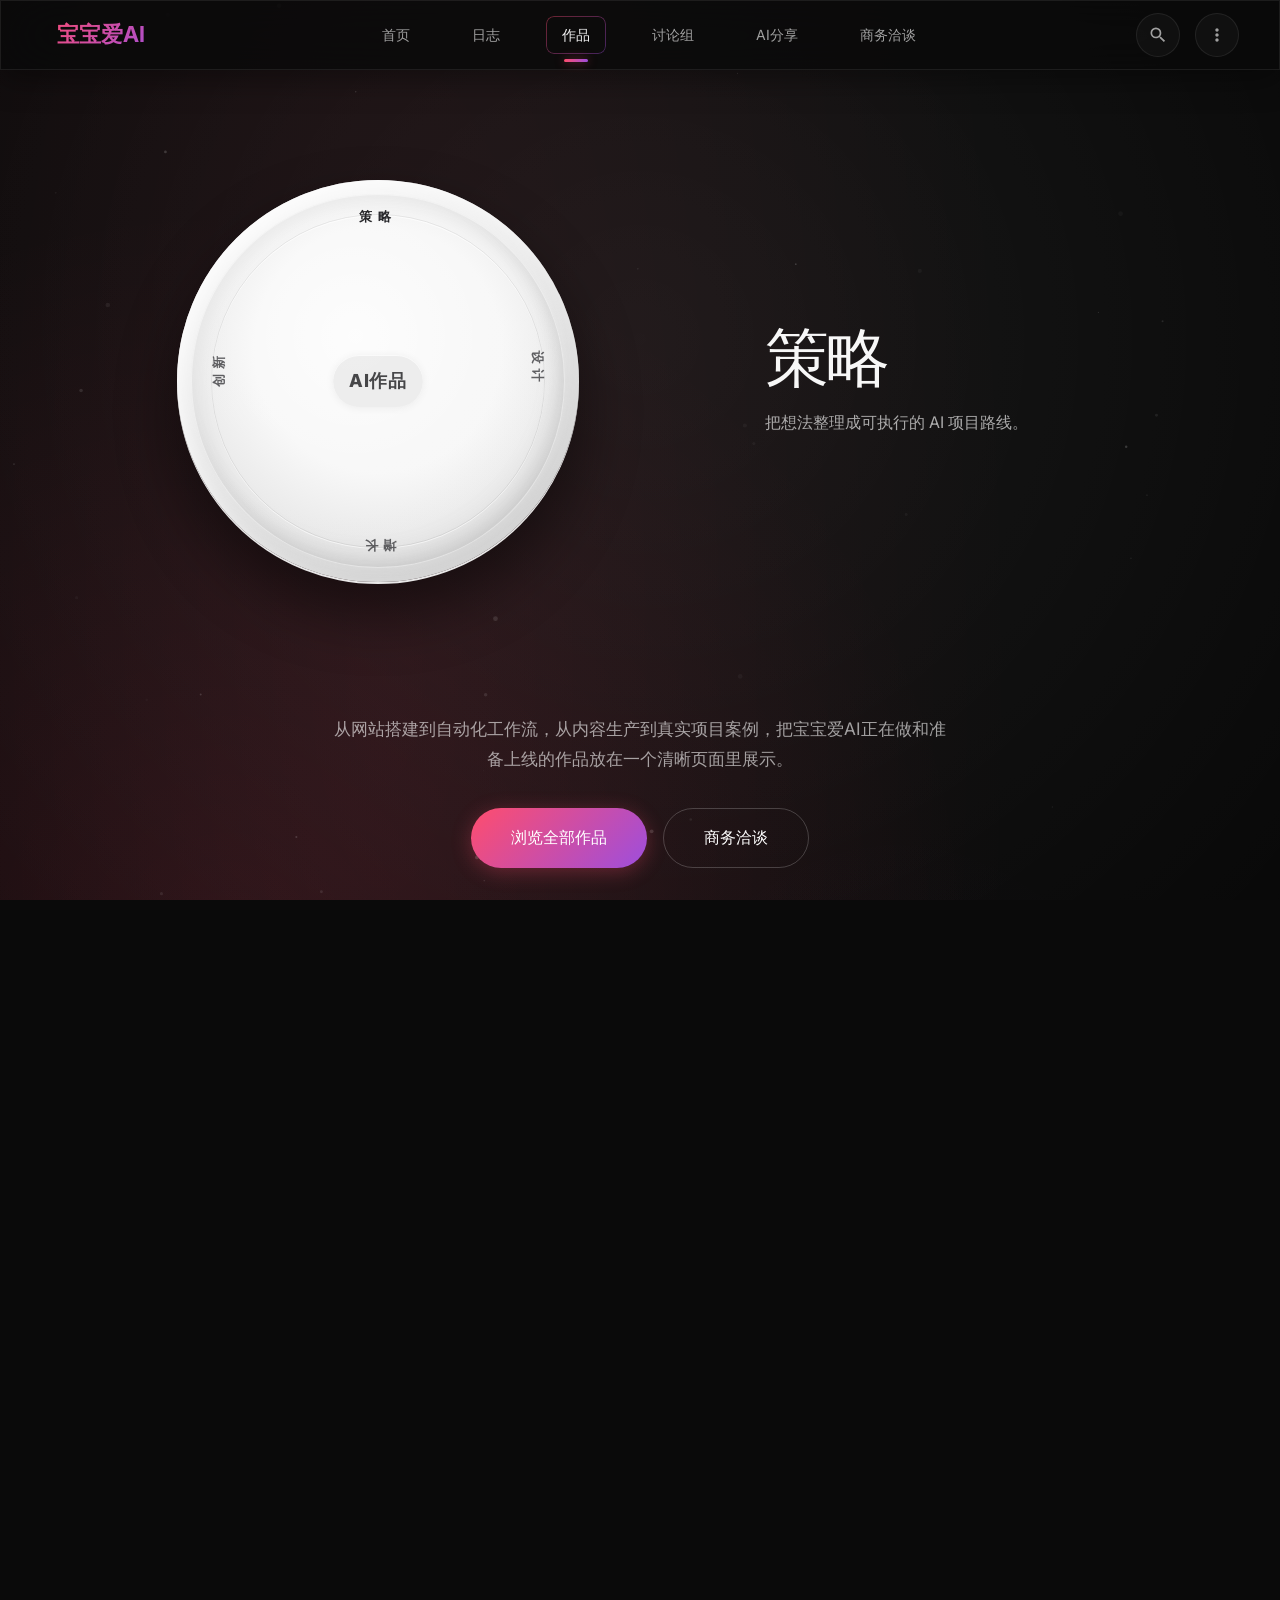
==== commit cedf56c6: "deploy: update works and boss game" ====
--- a/works.html
+++ b/works.html
@@ -19,17 +19,17 @@
       <a href="business.html" class="nav-item">商务洽谈</a>
     </div>
     <div class="nav-right">
-      <button class="nav-btn search-btn">
+      <button class="nav-btn search-btn" aria-label="搜索">
         <svg viewBox="0 0 24 24">
           <path d="M15.5 14h-.79l-.28-.27A6.47 6.47 0 0 0 16 9.5 6.5 6.5 0 1 0 9.5 16c1.61 0 3.09-.59 4.23-1.57l.27.28v.79l5 4.99L20.49 19l-4.99-5zm-6 0C7.01 14 5 11.99 5 9.5S7.01 5 9.5 5 14 7.01 14 9.5 11.99 14 9.5 14z"/>
         </svg>
       </button>
-      <button class="nav-btn more-btn">
+      <button class="nav-btn more-btn" aria-label="更多">
         <svg viewBox="0 0 24 24">
           <path d="M12 8c1.1 0 2-.9 2-2s-.9-2-2-2-2 .9-2 2 .9 2 2 2zm0 2c-1.1 0-2 .9-2 2s.9 2 2 2 2-.9 2-2-.9-2-2-2zm0 6c-1.1 0-2 .9-2 2s.9 2 2 2 2-.9 2-2-.9-2-2-2z"/>
         </svg>
       </button>
-      <button class="nav-btn mobile-menu-btn">
+      <button class="nav-btn mobile-menu-btn" aria-label="菜单">
         <svg viewBox="0 0 24 24">
           <path d="M3 18h18v-2H3v2zm0-5h18v-2H3v2zm0-7v2h18V6H3z"/>
         </svg>
@@ -74,16 +74,29 @@
         </div>
       </section>
 
-      <p class="hero-description">从网站搭建到自动化工作流，从内容生产到真实项目案例，展示 AI 驱动的创新成果。</p>
+      <p class="hero-description">从网站搭建到自动化工作流，从内容生产到真实项目案例，把宝宝爱AI正在做和准备上线的作品放在一个清晰页面里展示。</p>
       <div class="hero-cta">
-        <a class="cta-primary" href="#worksGallery">浏览全部作品</a>
+        <a class="cta-primary" href="#allWorks">浏览全部作品</a>
         <a class="cta-secondary" href="business.html">商务洽谈</a>
       </div>
     </div>
 
     <div class="image-carousel" id="worksGallery">
       <div class="carousel-track" id="carouselTrack">
-        <div class="carousel-card selected" data-index="0" data-title="宝宝爱AI门户" data-category="网站搭建">
+        <div class="carousel-card selected" data-index="0" data-title="老板今天别乱指挥" data-category="网页游戏原型" data-href="boss-game.html">
+          <div class="card-image-wrapper">
+            <div class="card-visual visual-boss-game" role="img" aria-label="老板今天别乱指挥"></div>
+            <div class="card-overlay"></div>
+            <div class="card-selected-ring"></div>
+          </div>
+          <div class="card-info">
+            <div class="card-title">老板今天别乱指挥</div>
+            <div class="card-category">网页游戏原型</div>
+            <a class="card-launch-link" href="boss-game.html">立即试玩</a>
+          </div>
+        </div>
+
+        <div class="carousel-card" data-index="1" data-title="宝宝爱AI门户" data-category="网站搭建">
           <div class="card-image-wrapper">
             <div class="card-visual visual-portal" role="img" aria-label="宝宝爱AI门户"></div>
             <div class="card-overlay"></div>
@@ -95,7 +108,7 @@
           </div>
         </div>
 
-        <div class="carousel-card" data-index="1" data-title="AI内容自动化" data-category="自动化脚本">
+        <div class="carousel-card" data-index="2" data-title="AI内容自动化" data-category="自动化脚本">
           <div class="card-image-wrapper">
             <div class="card-visual visual-automation" role="img" aria-label="AI内容自动化"></div>
             <div class="card-overlay"></div>
@@ -107,7 +120,7 @@
           </div>
         </div>
 
-        <div class="carousel-card" data-index="2" data-title="AI图片作品集" data-category="内容生产">
+        <div class="carousel-card" data-index="3" data-title="AI图片作品集" data-category="内容生产">
           <div class="card-image-wrapper">
             <div class="card-visual visual-content" role="img" aria-label="AI图片作品集"></div>
             <div class="card-overlay"></div>
@@ -119,7 +132,7 @@
           </div>
         </div>
 
-        <div class="carousel-card" data-index="3" data-title="AI视频创作" data-category="视频生成">
+        <div class="carousel-card" data-index="4" data-title="AI视频创作" data-category="视频生成">
           <div class="card-image-wrapper">
             <div class="card-visual visual-video" role="img" aria-label="AI视频创作"></div>
             <div class="card-overlay"></div>
@@ -131,7 +144,7 @@
           </div>
         </div>
 
-        <div class="carousel-card" data-index="4" data-title="提示词库" data-category="知识整理">
+        <div class="carousel-card" data-index="5" data-title="提示词库" data-category="知识整理">
           <div class="card-image-wrapper">
             <div class="card-visual visual-prompt" role="img" aria-label="提示词库"></div>
             <div class="card-overlay"></div>
@@ -143,7 +156,7 @@
           </div>
         </div>
 
-        <div class="carousel-card" data-index="5" data-title="AI工具箱" data-category="工具集成">
+        <div class="carousel-card" data-index="6" data-title="AI工具箱" data-category="工具集成">
           <div class="card-image-wrapper">
             <div class="card-visual visual-tools" role="img" aria-label="AI工具箱"></div>
             <div class="card-overlay"></div>
@@ -156,10 +169,10 @@
         </div>
       </div>
 
-      <button class="carousel-prev" id="carouselPrev">
+      <button class="carousel-prev" id="carouselPrev" aria-label="上一组作品">
         <svg viewBox="0 0 24 24"><path d="M15.41 7.41L14 6l-6 6 6 6 1.41-1.41L10.83 12z"/></svg>
       </button>
-      <button class="carousel-next" id="carouselNext">
+      <button class="carousel-next" id="carouselNext" aria-label="下一组作品">
         <svg viewBox="0 0 24 24"><path d="M10 6L8.59 7.41 13.17 12l-4.58 4.59L10 18l6-6z"/></svg>
       </button>
     </div>
@@ -169,24 +182,106 @@
         <div class="feature-icon">
           <svg viewBox="0 0 24 24"><path d="M12 2C6.48 2 2 6.48 2 12s4.48 10 10 10 10-4.48 10-10S17.52 2 12 2zm-2 15l-5-5 1.41-1.41L10 14.17l7.59-7.59L19 8l-9 9z"/></svg>
         </div>
-        <div class="feature-title">高质量成果</div>
-        <div class="feature-description">专业级别的AI生成作品，精心打磨每一个细节</div>
+        <div class="feature-title">可展示结果</div>
+        <div class="feature-description">先让页面能看、能讲、能展示，再继续往下补完整产品和部署链路。</div>
       </div>
       <div class="feature-card">
         <div class="feature-icon">
           <svg viewBox="0 0 24 24"><path d="M12 2C6.48 2 2 6.48 2 12s4.48 10 10 10 10-4.48 10-10S17.52 2 12 2zm-2 15l-5-5 1.41-1.41L10 14.17l7.59-7.59L19 8l-9 9z"/></svg>
         </div>
-        <div class="feature-title">快速交付</div>
-        <div class="feature-description">高效的AI工作流，快速将创意转化为实际成果</div>
+        <div class="feature-title">持续扩展</div>
+        <div class="feature-description">作品页结构已经打开，后面可以继续往里加专题页、截图、试玩入口和部署链接。</div>
       </div>
       <div class="feature-card">
         <div class="feature-icon">
           <svg viewBox="0 0 24 24"><path d="M12 2C6.48 2 2 6.48 2 12s4.48 10 10 10 10-4.48 10-10S17.52 2 12 2zm-2 15l-5-5 1.41-1.41L10 14.17l7.59-7.59L19 8l-9 9z"/></svg>
         </div>
-        <div class="feature-title">多样风格</div>
-        <div class="feature-description">支持多种创作风格，满足不同场景需求</div>
-      </div>
-    </div>
+        <div class="feature-title">统一入口</div>
+        <div class="feature-description">轮播用于首屏吸引，下面的完整作品区负责集中浏览和对外介绍。</div>
+      </div>
+    </div>
+
+    <section class="works-showcase" id="allWorks">
+      <div class="works-section-head">
+        <span class="works-section-kicker">全部作品</span>
+        <h2 class="works-section-title">浏览所有作品</h2>
+        <p class="works-section-copy">你现在看到的是一个真正能往下扩展的作品页结构。上面先抓住注意力，下面把所有作品清楚摆开。</p>
+      </div>
+
+      <div class="works-grid">
+        <article class="work-showcase-card work-showcase-featured">
+          <div class="work-showcase-visual visual-boss-game" aria-hidden="true"></div>
+          <div class="work-showcase-body">
+            <div class="work-showcase-topline">
+              <span class="work-pill">新作品</span>
+              <span class="work-pill">网页游戏原型</span>
+            </div>
+            <h3 class="work-showcase-title">老板今天别乱指挥</h3>
+            <p class="work-showcase-subtitle">一款成年人崩溃边缘管理模拟器</p>
+            <p class="work-showcase-copy">用户扮演老板或负责人，在公司、家庭、人情和自我压力同时爆发的一天里，处理不断刷新的事件池，平衡现金流、进度、团队士气、家庭关系、人情债和健康值。</p>
+            <p class="work-showcase-quote">公司要你决策，家人要你负责，朋友要你帮忙，客户要你交付。你先救哪边？</p>
+            <div class="work-showcase-actions">
+              <a class="work-showcase-link" href="boss-game.html">打开试玩页</a>
+            </div>
+          </div>
+        </article>
+
+        <article class="work-showcase-card">
+          <div class="work-showcase-visual visual-portal" aria-hidden="true"></div>
+          <div class="work-showcase-body">
+            <div class="work-showcase-topline">
+              <span class="work-pill">网站搭建</span>
+            </div>
+            <h3 class="work-showcase-title">宝宝爱AI门户</h3>
+            <p class="work-showcase-copy">首页、日志、作品、分享与商务入口统一收纳，适合持续更新和对外展示。</p>
+          </div>
+        </article>
+
+        <article class="work-showcase-card">
+          <div class="work-showcase-visual visual-automation" aria-hidden="true"></div>
+          <div class="work-showcase-body">
+            <div class="work-showcase-topline">
+              <span class="work-pill">自动化脚本</span>
+            </div>
+            <h3 class="work-showcase-title">AI内容自动化</h3>
+            <p class="work-showcase-copy">把内容整理、生成、发布和复用串成轻量工作流，减少重复劳动。</p>
+          </div>
+        </article>
+
+        <article class="work-showcase-card">
+          <div class="work-showcase-visual visual-content" aria-hidden="true"></div>
+          <div class="work-showcase-body">
+            <div class="work-showcase-topline">
+              <span class="work-pill">内容生产</span>
+            </div>
+            <h3 class="work-showcase-title">AI图片作品集</h3>
+            <p class="work-showcase-copy">把图像生成、封面包装和视觉风格探索汇总成可快速浏览的视觉作品集合。</p>
+          </div>
+        </article>
+
+        <article class="work-showcase-card">
+          <div class="work-showcase-visual visual-video" aria-hidden="true"></div>
+          <div class="work-showcase-body">
+            <div class="work-showcase-topline">
+              <span class="work-pill">视频生成</span>
+            </div>
+            <h3 class="work-showcase-title">AI视频创作</h3>
+            <p class="work-showcase-copy">从脚本、镜头、旁白到成片包装的一体化视频创作实验。</p>
+          </div>
+        </article>
+
+        <article class="work-showcase-card">
+          <div class="work-showcase-visual visual-tools" aria-hidden="true"></div>
+          <div class="work-showcase-body">
+            <div class="work-showcase-topline">
+              <span class="work-pill">工具集成</span>
+            </div>
+            <h3 class="work-showcase-title">AI工具箱</h3>
+            <p class="work-showcase-copy">常用能力、生成入口和可复用组件集中整理，方便后续项目快速拼装。</p>
+          </div>
+        </article>
+      </div>
+    </section>
   </div>
 
   <div class="more-menu">
@@ -259,7 +354,7 @@
   </div>
 
   <footer class="footer">
-    <div class="footer-text">© 2026 宝宝爱AI · 持续更新的 AI 工作门户</div>
+    <div class="footer-text">© 2026 宝宝爱AI · 持续更新中的 AI 工作门户</div>
     <div class="footer-links">
       <a href="about.html" class="footer-link">关于</a>
       <a href="business.html" class="footer-link">商务合作</a>
--- a/css/style.css
+++ b/css/style.css
@@ -1981,6 +1981,15 @@
     radial-gradient(circle at 72% 30%, rgba(157, 78, 221, 0.66), transparent 20%),
     radial-gradient(circle at 70% 76%, rgba(192, 192, 192, 0.4), transparent 20%),
     #080808;
+}
+
+.visual-boss-game {
+  background:
+    linear-gradient(135deg, rgba(255, 255, 255, 0.14), transparent 30%),
+    radial-gradient(circle at 24% 26%, rgba(255, 122, 89, 0.72), transparent 22%),
+    radial-gradient(circle at 76% 28%, rgba(255, 77, 109, 0.58), transparent 24%),
+    radial-gradient(circle at 55% 74%, rgba(157, 78, 221, 0.54), transparent 28%),
+    #0c0a11;
 }
 
 .reveal-items {
@@ -2329,6 +2338,21 @@
   display: inline-block;
 }
 
+.card-launch-link {
+  display: inline-flex;
+  align-items: center;
+  justify-content: center;
+  margin-top: 12px;
+  padding: 10px 18px;
+  border-radius: 999px;
+  background: linear-gradient(135deg, var(--accent-rose), var(--accent-purple));
+  color: #fff;
+  font-size: 13px;
+  font-weight: 600;
+  text-decoration: none;
+  box-shadow: 0 8px 24px rgba(255, 77, 109, 0.28);
+}
+
 .carousel-prev,
 .carousel-next {
   position: absolute;
@@ -2452,6 +2476,141 @@
   fill: var(--accent-rose);
 }
 
+.works-showcase {
+  max-width: 1200px;
+  margin: 88px auto 0;
+  padding: 0 24px 96px;
+}
+
+.works-section-head {
+  max-width: 760px;
+  margin: 0 auto 38px;
+  text-align: center;
+}
+
+.works-section-kicker {
+  display: inline-flex;
+  align-items: center;
+  justify-content: center;
+  padding: 8px 16px;
+  margin-bottom: 18px;
+  border-radius: 999px;
+  background: rgba(255, 77, 109, 0.12);
+  border: 1px solid rgba(255, 77, 109, 0.22);
+  color: rgba(255, 255, 255, 0.86);
+  font-size: 12px;
+  letter-spacing: 0.12em;
+}
+
+.works-section-title {
+  font-family: 'Playfair Display', serif;
+  font-size: clamp(2rem, 4vw, 3rem);
+  color: #fff;
+  margin-bottom: 16px;
+  letter-spacing: -0.04em;
+}
+
+.works-section-copy {
+  color: rgba(255, 255, 255, 0.62);
+  font-size: 1rem;
+  line-height: 1.8;
+}
+
+.works-grid {
+  display: grid;
+  grid-template-columns: repeat(3, minmax(0, 1fr));
+  gap: 24px;
+}
+
+.work-showcase-card {
+  min-height: 100%;
+  background: rgba(255, 255, 255, 0.03);
+  border: 1px solid rgba(255, 255, 255, 0.06);
+  border-radius: 26px;
+  overflow: hidden;
+  backdrop-filter: blur(14px);
+  -webkit-backdrop-filter: blur(14px);
+  box-shadow: 0 24px 60px rgba(0, 0, 0, 0.22);
+}
+
+.work-showcase-featured {
+  grid-column: span 3;
+  display: grid;
+  grid-template-columns: minmax(280px, 420px) minmax(0, 1fr);
+}
+
+.work-showcase-visual {
+  min-height: 240px;
+}
+
+.work-showcase-body {
+  padding: 28px;
+}
+
+.work-showcase-topline {
+  display: flex;
+  gap: 10px;
+  flex-wrap: wrap;
+  margin-bottom: 16px;
+}
+
+.work-pill {
+  display: inline-flex;
+  align-items: center;
+  justify-content: center;
+  padding: 6px 12px;
+  border-radius: 999px;
+  background: rgba(255, 255, 255, 0.06);
+  color: rgba(255, 255, 255, 0.72);
+  font-size: 12px;
+}
+
+.work-showcase-title {
+  color: #fff;
+  font-size: clamp(1.4rem, 2.4vw, 2.2rem);
+  line-height: 1.1;
+  margin-bottom: 10px;
+}
+
+.work-showcase-subtitle {
+  color: rgba(255, 255, 255, 0.82);
+  font-size: 1rem;
+  margin-bottom: 14px;
+}
+
+.work-showcase-copy {
+  color: rgba(255, 255, 255, 0.64);
+  font-size: 0.96rem;
+  line-height: 1.78;
+}
+
+.work-showcase-quote {
+  margin-top: 18px;
+  padding-top: 18px;
+  border-top: 1px solid rgba(255, 255, 255, 0.08);
+  color: rgba(255, 255, 255, 0.88);
+  font-size: 1rem;
+  line-height: 1.7;
+}
+
+.work-showcase-actions {
+  margin-top: 22px;
+}
+
+.work-showcase-link {
+  display: inline-flex;
+  align-items: center;
+  justify-content: center;
+  padding: 12px 22px;
+  border-radius: 999px;
+  background: linear-gradient(135deg, var(--accent-rose), var(--accent-purple));
+  color: #fff;
+  text-decoration: none;
+  font-size: 14px;
+  font-weight: 700;
+  box-shadow: 0 10px 28px rgba(255, 77, 109, 0.28);
+}
+
 @media (max-width: 980px) {
   .works-reveal-shell {
     grid-template-columns: 1fr;
@@ -2534,6 +2693,23 @@
 
   .carousel-card {
     width: min(280px, 76vw);
+  }
+
+  .works-showcase {
+    padding: 0 18px 72px;
+  }
+
+  .works-grid {
+    grid-template-columns: 1fr;
+  }
+
+  .work-showcase-featured {
+    grid-column: span 1;
+    grid-template-columns: 1fr;
+  }
+
+  .work-showcase-visual {
+    min-height: 220px;
   }
 }
 
